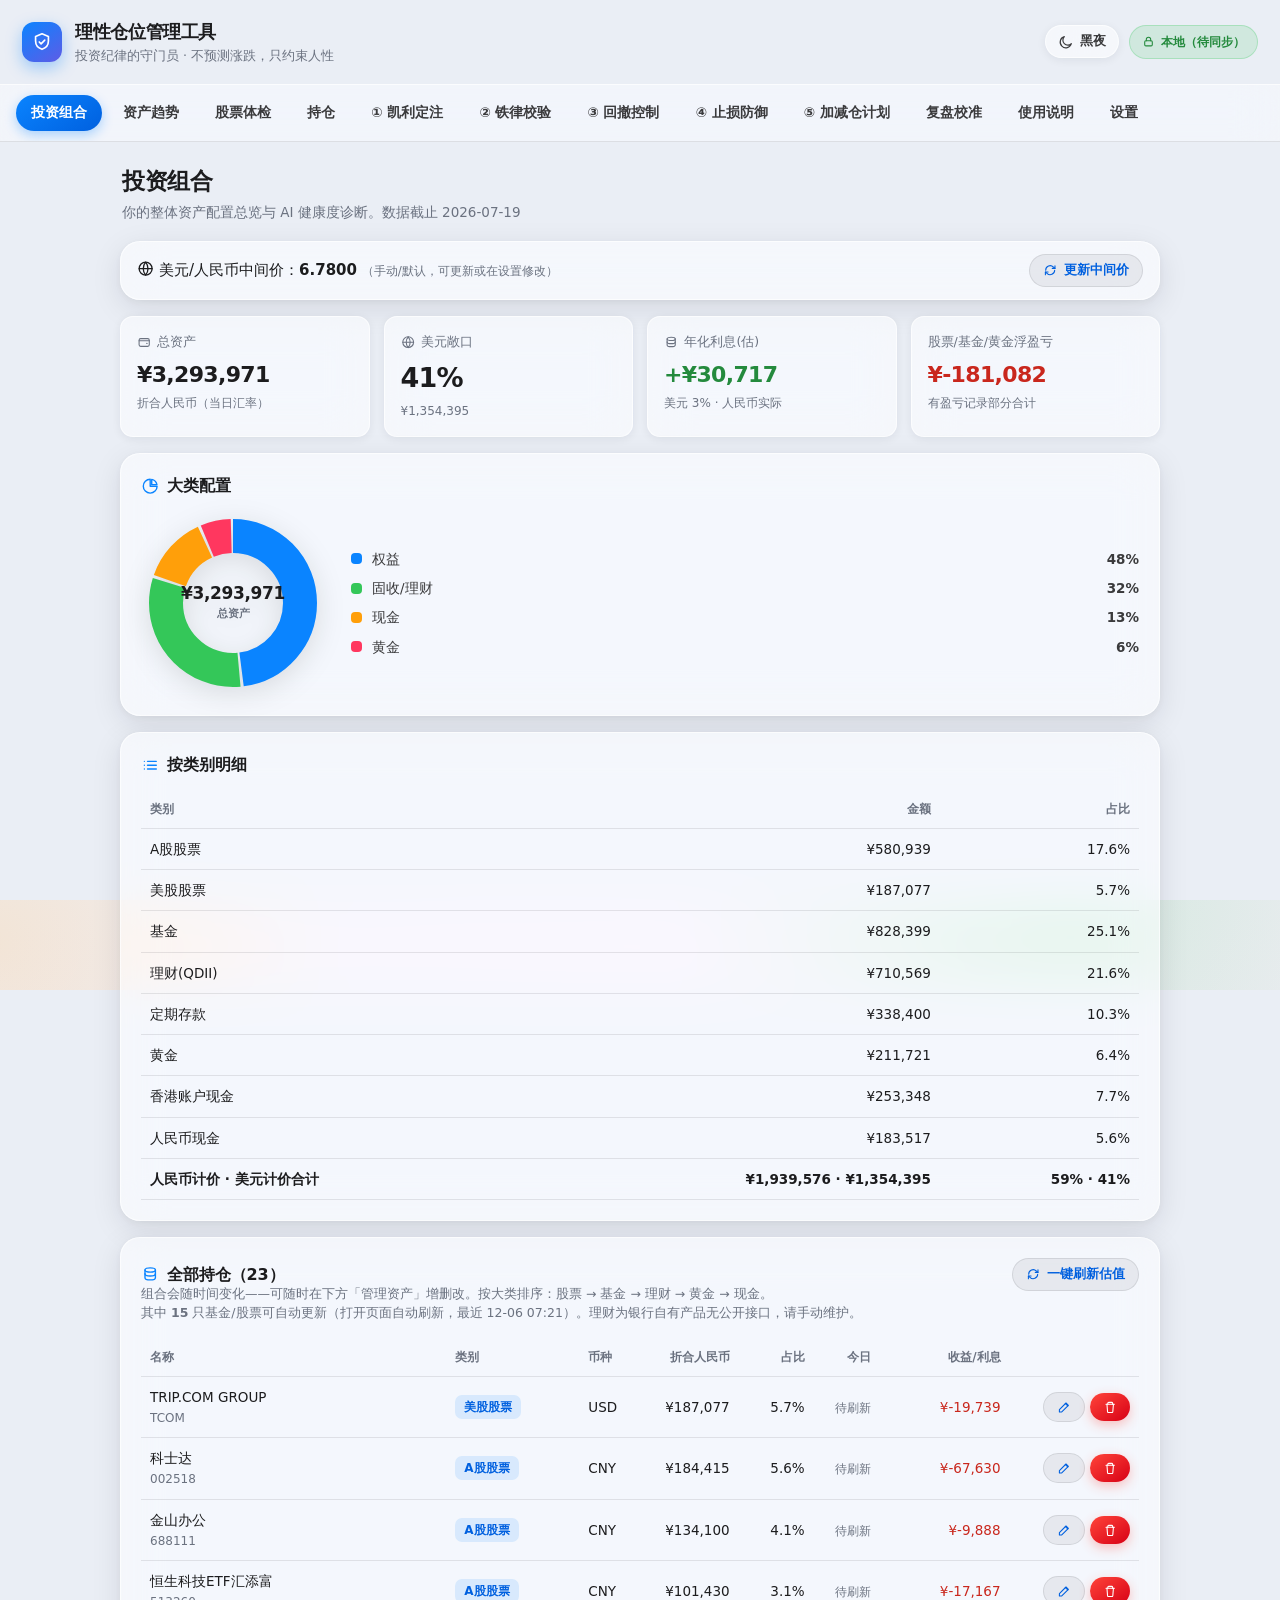
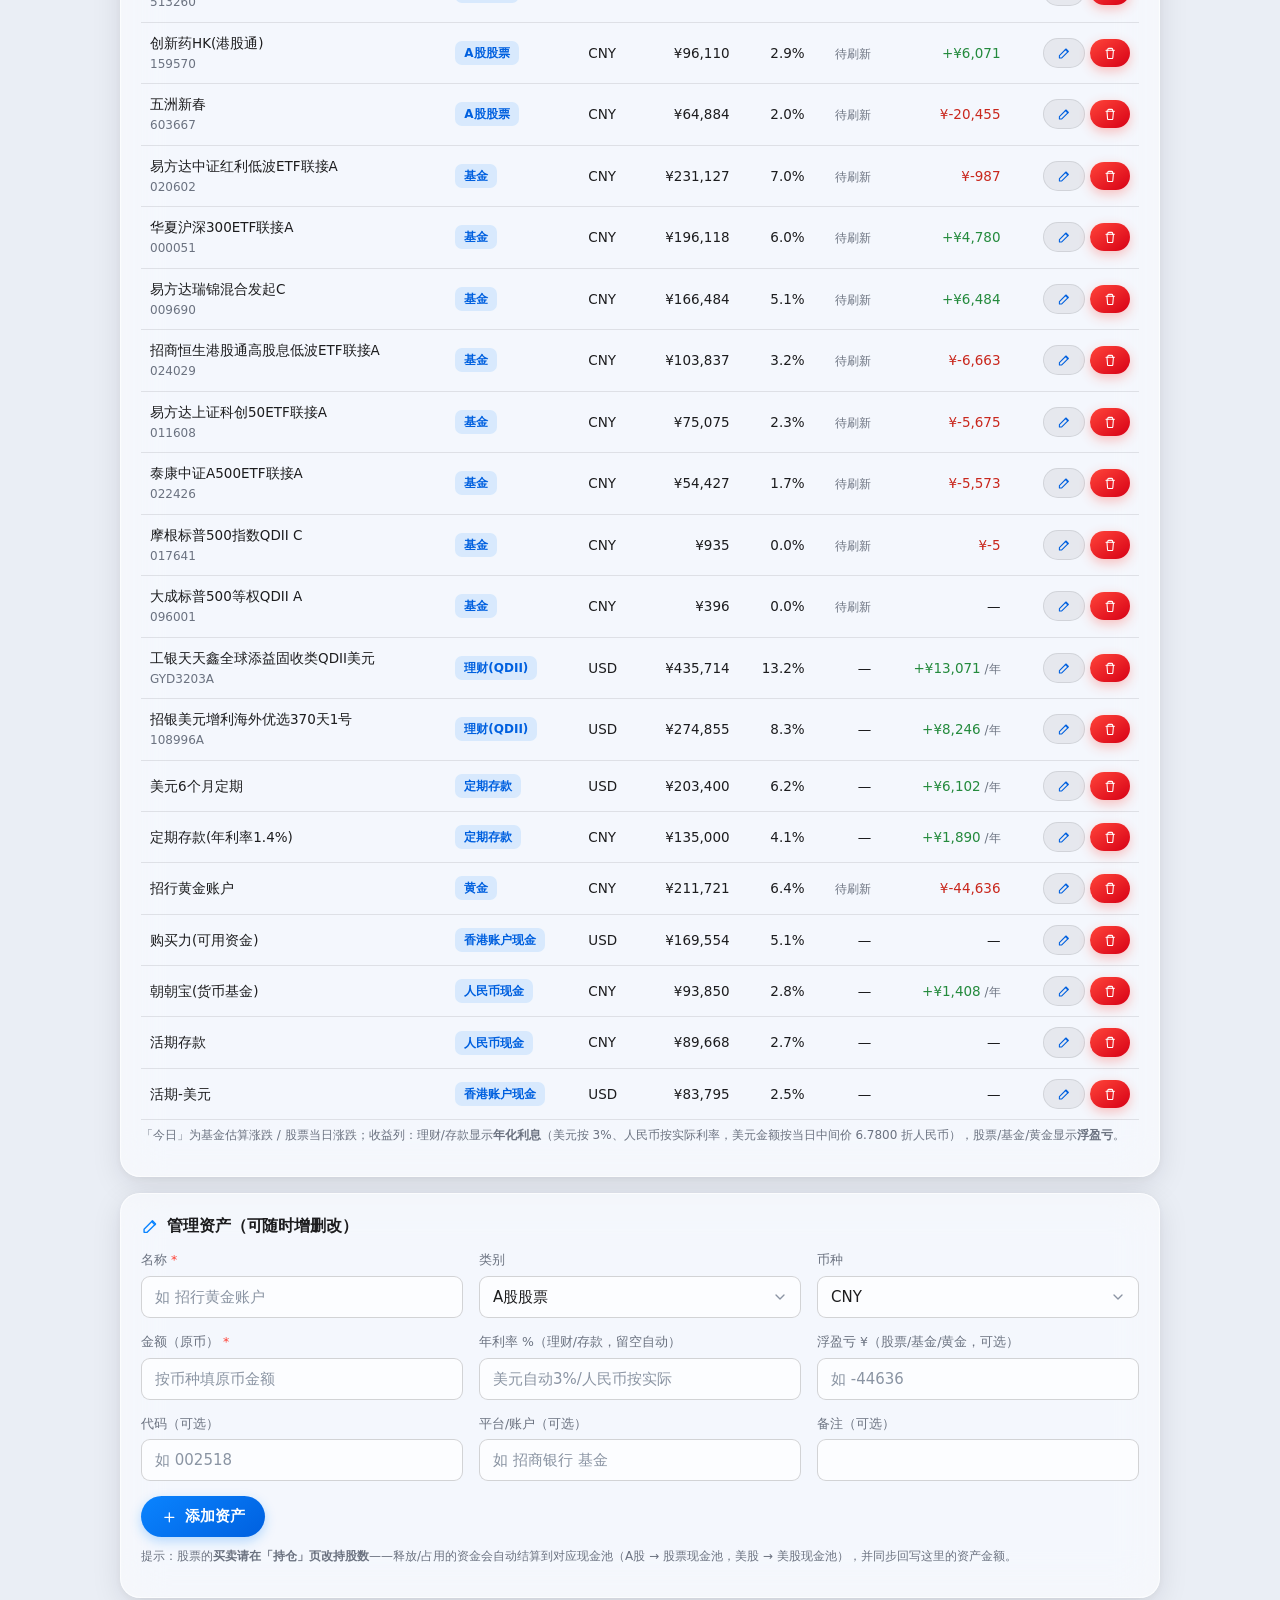
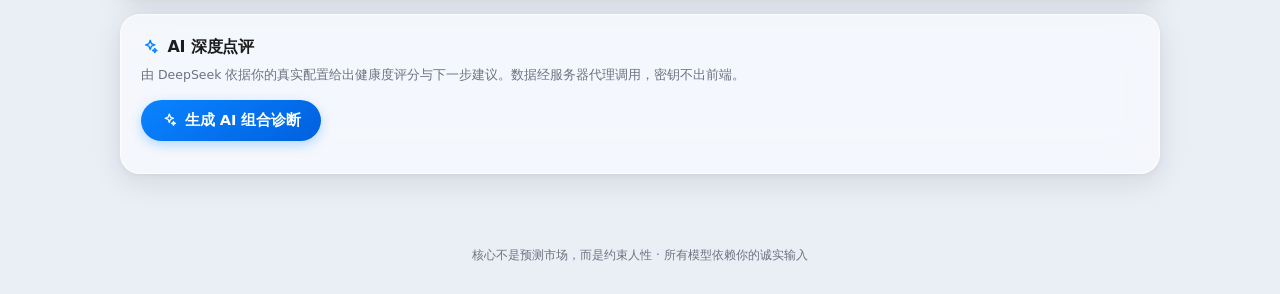
==== index.html @ b5ff21ad "算法体检修复：股票版凯利/相关性分散/分市场执行/复盘校准等 修复个人投资大脑的算法漏洞与不合理处，覆盖全部模块：  核心概念修正 - 凯利公式改用股票版 f=(p·u−q·d)/(u·d)，修正原二" ====
<!doctype html>
<html lang="zh-CN">
<head>
  <meta charset="utf-8" />
  <meta name="viewport" content="width=device-width, initial-scale=1" />
  <title>理性仓位管理工具</title>
  <script>
    // 尽早设置主题，避免刷新时白/黑闪烁
    (function () {
      try {
        var t = localStorage.getItem('rpm.theme');
        if (t !== 'light' && t !== 'dark') {
          t = (window.matchMedia && window.matchMedia('(prefers-color-scheme: dark)').matches) ? 'dark' : 'light';
        }
        document.documentElement.setAttribute('data-theme', t);
      } catch (e) { document.documentElement.setAttribute('data-theme', 'light'); }
    })();
  </script>
  <link rel="stylesheet" href="styles.css" />
</head>
<body>
  <header class="topbar">
    <div class="brand">
      <span class="logo" aria-hidden="true">
        <svg viewBox="0 0 24 24" fill="none" stroke="currentColor" stroke-width="1.8" stroke-linecap="round" stroke-linejoin="round">
          <path d="M12 3l7 3v5c0 4.4-3 7.7-7 9-4-1.3-7-4.6-7-9V6z"/><path d="M9 12l2 2 4-4"/>
        </svg>
      </span>
      <div>
        <h1>理性仓位管理工具</h1>
        <p class="tagline">投资纪律的守门员 · 不预测涨跌，只约束人性</p>
      </div>
    </div>
    <div class="topbar-actions">
      <button class="theme-toggle" id="theme-toggle" type="button" title="切换白天 / 黑夜模式" aria-label="切换主题"></button>
      <span class="storage-badge" title="全部数据保存在你自己的服务器（多设备同步、清缓存自动恢复）；本机浏览器保留一份离线缓存">
        <svg viewBox="0 0 24 24" width="13" height="13" fill="none" stroke="currentColor" stroke-width="2" stroke-linecap="round" stroke-linejoin="round" style="vertical-align:-2px">
          <rect x="5" y="10.5" width="14" height="9.5" rx="2.2"/><path d="M8 10.5V8a4 4 0 0 1 8 0v2.5"/>
        </svg>
        <span id="storage-badge-text">云端同步</span>
      </span>
    </div>
  </header>

  <nav class="tabs" id="tabs">
    <button class="tab active" data-view="portfolio">投资组合</button>
    <button class="tab" data-view="trends">资产趋势</button>
    <button class="tab" data-view="dashboard">股票体检</button>
    <button class="tab" data-view="positions">持仓</button>
    <button class="tab" data-view="kelly">① 凯利定注</button>
    <button class="tab" data-view="rules">② 铁律校验</button>
    <button class="tab" data-view="drawdown">③ 回撤控制</button>
    <button class="tab" data-view="stoploss">④ 止损防御</button>
    <button class="tab" data-view="planner">⑤ 加减仓计划</button>
    <button class="tab" data-view="calibration">复盘校准</button>
    <button class="tab" data-view="help">使用说明</button>
    <button class="tab" data-view="settings">设置</button>
  </nav>

  <main id="app"></main>

  <footer class="footer">
    <span>核心不是预测市场，而是约束人性 · 所有模型依赖你的诚实输入</span>
  </footer>

  <!-- Blocking modal for iron-rule confirmations -->
  <div class="modal-overlay hidden" id="modal-overlay">
    <div class="modal" id="modal"></div>
  </div>

  <script src="app.js"></script>
</body>
</html>
---- styles.css ----
/* =========================================================================
   理性仓位管理工具 — Apple 毛玻璃 (Glassmorphism) 主题
   浅色玻璃质感 · SF 风格 · 移动端友好
   ========================================================================= */

:root, :root[data-theme="light"] {
  --accent: #0a84ff;
  --accent-ink: #0060df;
  --green: #34c759;
  --green-ink: #248a3d;
  --red: #ff3b30;
  --red-ink: #c9271d;
  --amber: #ff9f0a;
  --amber-ink: #b26b00;
  --ink: #1c1c1e;
  --ink-2: #3a3a3c;
  --muted: #6b7280;
  --muted-2: #8a94a3;
  --line: rgba(60, 60, 67, 0.12);
  --line-strong: rgba(60, 60, 67, 0.22);

  --glass: rgba(255, 255, 255, 0.55);
  --glass-2: rgba(255, 255, 255, 0.42);
  --glass-strong: rgba(255, 255, 255, 0.78);
  --blur: saturate(170%) blur(22px);

  /* 主题化表面（浅色） */
  --bg: #eaeef5;
  --bg-grad:
    radial-gradient(42vw 42vw at 12% 8%, rgba(10, 132, 255, 0.20), transparent 60%),
    radial-gradient(46vw 46vw at 92% 4%, rgba(175, 82, 222, 0.18), transparent 60%),
    radial-gradient(50vw 50vw at 78% 92%, rgba(52, 199, 89, 0.16), transparent 62%),
    radial-gradient(46vw 46vw at 8% 96%, rgba(255, 159, 10, 0.14), transparent 60%),
    linear-gradient(160deg, #f3f6fb 0%, #eef1f8 50%, #f4eef8 100%);
  --card-border: rgba(255, 255, 255, 0.65);
  --input-bg: rgba(255, 255, 255, 0.72);
  --input-bg-focus: #ffffff;
  --surface-soft: rgba(255, 255, 255, 0.55);
  --surface-hover: rgba(255, 255, 255, 0.5);
  --pie-hole: #f4f6fb;
  --chart-grid: rgba(60, 60, 67, 0.10);

  --radius: 20px;
  --radius-sm: 13px;
  --radius-xs: 9px;
  --shadow: 0 8px 30px rgba(17, 24, 39, 0.10), 0 2px 8px rgba(17, 24, 39, 0.05);
  --shadow-sm: 0 2px 10px rgba(17, 24, 39, 0.07);
  --font: -apple-system, BlinkMacSystemFont, "SF Pro Text", "SF Pro Display",
    "PingFang SC", "Helvetica Neue", "Microsoft YaHei", system-ui, sans-serif;
}

/* ---------- 黑夜模式 ---------- */
:root[data-theme="dark"] {
  --accent: #0a84ff;
  --accent-ink: #64b4ff;
  --green: #30d158;
  --green-ink: #5be07f;
  --red: #ff453a;
  --red-ink: #ff6b61;
  --amber: #ff9f0a;
  --amber-ink: #ffc061;
  --ink: #f2f2f7;
  --ink-2: #d0d2da;
  --muted: #9a9aa2;
  --muted-2: #7c7c86;
  --line: rgba(255, 255, 255, 0.10);
  --line-strong: rgba(255, 255, 255, 0.18);

  --glass: rgba(30, 32, 40, 0.62);
  --glass-2: rgba(24, 26, 33, 0.55);
  --glass-strong: rgba(34, 36, 45, 0.85);
  --blur: saturate(150%) blur(22px);

  --bg: #0a0c12;
  --bg-grad:
    radial-gradient(44vw 44vw at 12% 6%, rgba(10, 132, 255, 0.24), transparent 60%),
    radial-gradient(48vw 48vw at 92% 2%, rgba(120, 82, 222, 0.22), transparent 60%),
    radial-gradient(52vw 52vw at 80% 96%, rgba(20, 120, 80, 0.20), transparent 62%),
    radial-gradient(46vw 46vw at 6% 98%, rgba(180, 110, 20, 0.16), transparent 60%),
    linear-gradient(160deg, #0d1017 0%, #0b0d14 50%, #12101a 100%);
  --card-border: rgba(255, 255, 255, 0.09);
  --input-bg: rgba(255, 255, 255, 0.06);
  --input-bg-focus: rgba(255, 255, 255, 0.10);
  --surface-soft: rgba(255, 255, 255, 0.05);
  --surface-hover: rgba(255, 255, 255, 0.08);
  --pie-hole: #171922;
  --chart-grid: rgba(255, 255, 255, 0.09);

  --shadow: 0 10px 34px rgba(0, 0, 0, 0.5), 0 2px 10px rgba(0, 0, 0, 0.4);
  --shadow-sm: 0 2px 12px rgba(0, 0, 0, 0.4);
}

* { box-sizing: border-box; -webkit-tap-highlight-color: transparent; }

html, body { height: 100%; }
html { background: var(--bg); }

body {
  margin: 0;
  color: var(--ink);
  font-family: var(--font);
  font-size: 15px;
  line-height: 1.5;
  -webkit-font-smoothing: antialiased;
  text-rendering: optimizeLegibility;
  background: var(--bg);
  position: relative;
  overflow-x: hidden;
  transition: background-color 0.3s ease, color 0.3s ease;
}

/* 柔和渐变 + 模糊色斑背景，制造玻璃后的景深 */
body::before {
  content: "";
  position: fixed;
  inset: -20% -10% -10% -10%;
  z-index: -2;
  background: var(--bg-grad);
}

svg.icon { width: 1.15em; height: 1.15em; display: inline-block; vertical-align: -0.18em; flex: 0 0 auto; }

/* ---------- Topbar ---------- */
.topbar {
  display: flex;
  align-items: center;
  justify-content: space-between;
  padding: 18px 22px;
  gap: 14px;
}
.brand { display: flex; align-items: center; gap: 13px; min-width: 0; }
.brand > div { min-width: 0; }
.logo {
  width: 40px; height: 40px; border-radius: 12px; flex: 0 0 auto;
  display: grid; place-items: center;
  background: linear-gradient(145deg, #0a84ff, #5e5ce6);
  color: #fff; box-shadow: 0 6px 16px rgba(10, 132, 255, 0.35);
}
.logo svg { width: 22px; height: 22px; }
.topbar h1 { margin: 0; font-size: 18px; font-weight: 700; letter-spacing: -0.02em; }
.tagline { margin: 2px 0 0; font-size: 12.5px; color: var(--muted); }
.storage-badge {
  display: inline-flex; align-items: center; gap: 6px;
  font-size: 12px; font-weight: 600; color: var(--green-ink);
  background: rgba(52, 199, 89, 0.14);
  padding: 7px 12px; border-radius: 999px;
  border: 1px solid rgba(52, 199, 89, 0.25);
  white-space: nowrap; flex: 0 0 auto;
}
.storage-badge svg { flex: 0 0 auto; }

/* ---------- Tabs ---------- */
.tabs {
  position: sticky; top: 0; z-index: 30;
  display: flex; gap: 6px;
  padding: 10px 16px;
  overflow-x: auto;
  scrollbar-width: none;
  background: var(--glass-2);
  backdrop-filter: var(--blur);
  -webkit-backdrop-filter: var(--blur);
  border-top: 1px solid var(--card-border);
  border-bottom: 1px solid var(--line);
}
.tabs::-webkit-scrollbar { display: none; }
.tab {
  flex: 0 0 auto;
  display: inline-flex; align-items: center; gap: 7px;
  background: transparent; border: none;
  color: var(--ink-2); padding: 9px 15px;
  border-radius: 999px; cursor: pointer;
  font-size: 13.5px; font-weight: 600; white-space: nowrap;
  font-family: inherit;
  transition: background 0.18s, color 0.18s, transform 0.1s;
}
.tab:hover { background: var(--surface-hover); }
.tab:active { transform: scale(0.97); }
.tab.active {
  color: #fff;
  background: linear-gradient(145deg, #0a84ff, #0060df);
  box-shadow: 0 4px 12px rgba(10, 132, 255, 0.32);
}

/* ---------- Layout ---------- */
main { max-width: 1080px; margin: 0 auto; padding: 22px 20px 72px; }
/* 主区直接子元素统一留白：卡片与卡片、卡片与统计栅格之间不再粘连
   （与既有 margin-bottom 相遇时按折叠取大值，不会叠加变宽） */
main > * + * { margin-top: 16px; }
.view-head { margin-bottom: 18px; padding: 0 2px; }
.view-head h2 { margin: 0 0 4px; font-size: 23px; font-weight: 700; letter-spacing: -0.02em; }
.view-head p { margin: 0; color: var(--muted); font-size: 13.5px; }

.grid { display: grid; gap: 16px; }
.grid-2 { grid-template-columns: 1fr 1fr; }
.grid-3 { grid-template-columns: repeat(3, 1fr); }

.card {
  background: var(--glass);
  backdrop-filter: var(--blur);
  -webkit-backdrop-filter: var(--blur);
  border: 1px solid var(--card-border);
  border-radius: var(--radius);
  box-shadow: var(--shadow);
  padding: 20px;
}
.card h3 {
  margin: 0 0 13px; font-size: 16px; font-weight: 700; letter-spacing: -0.01em;
  display: flex; align-items: center; gap: 8px;
}
.card h3 svg { color: var(--accent); }
.card .hint { color: var(--muted); font-size: 12.5px; margin: -6px 0 15px; line-height: 1.5; }

/* ---------- Forms ---------- */
.field { margin-bottom: 15px; }
.field label { display: block; font-size: 12.5px; color: var(--muted); margin-bottom: 6px; font-weight: 500; }
.field label .req { color: var(--red); }
input, select, textarea {
  width: 100%; font-family: inherit; font-size: 15px; color: var(--ink);
  background: var(--input-bg);
  border: 1px solid var(--line-strong);
  padding: 11px 13px; border-radius: var(--radius-xs);
  transition: border-color 0.15s, box-shadow 0.15s, background 0.15s;
}
input::placeholder, textarea::placeholder { color: var(--muted-2); }
input:focus, select:focus, textarea:focus {
  outline: none; border-color: var(--accent);
  background: var(--input-bg-focus);
  box-shadow: 0 0 0 4px rgba(10, 132, 255, 0.18);
}
select { appearance: none; -webkit-appearance: none;
  background-image: url("data:image/svg+xml;utf8,<svg xmlns='http://www.w3.org/2000/svg' width='16' height='16' viewBox='0 0 24 24' fill='none' stroke='%238a94a3' stroke-width='2' stroke-linecap='round' stroke-linejoin='round'><path d='M6 9l6 6 6-6'/></svg>");
  background-repeat: no-repeat; background-position: right 12px center; padding-right: 36px;
}
textarea { resize: vertical; min-height: 62px; }
.row { display: flex; gap: 12px; }
.row > * { flex: 1; }
.suffix-input { position: relative; }
.suffix-input span { position: absolute; right: 13px; top: 50%; transform: translateY(-50%); color: var(--muted); font-size: 13px; pointer-events: none; }

button.btn {
  display: inline-flex; align-items: center; gap: 7px; justify-content: center;
  background: linear-gradient(145deg, #0a84ff, #0060df);
  color: #fff; border: none; font-family: inherit;
  padding: 11px 20px; border-radius: 999px;
  font-size: 14.5px; font-weight: 600; cursor: pointer; white-space: nowrap;
  box-shadow: 0 4px 12px rgba(10, 132, 255, 0.28);
  transition: filter 0.15s, transform 0.1s;
}
button.btn:hover { filter: brightness(1.05); }
button.btn:active { transform: scale(0.98); }
button.btn.secondary {
  background: rgba(120, 120, 128, 0.12); color: var(--accent-ink);
  box-shadow: none; border: 1px solid var(--line);
}
button.btn.danger { background: linear-gradient(145deg, #ff453a, #d70015); box-shadow: 0 4px 12px rgba(255, 59, 48, 0.3); }
button.btn.small { padding: 7px 13px; font-size: 12.5px; }
button.btn:disabled { opacity: 0.5; cursor: not-allowed; }
button.btn .spin { animation: spin 0.9s linear infinite; }
@keyframes spin { to { transform: rotate(360deg); } }

.reason-list { display: flex; flex-direction: column; gap: 8px; }
.reason-row { display: flex; gap: 8px; align-items: center; }
.reason-row input { flex: 1; }
.reason-row button { flex: 0 0 auto; }

/* ---------- Result panels ---------- */
.result-box {
  margin-top: 15px; padding: 16px 18px; border-radius: var(--radius-sm);
  background: var(--surface-soft); border: 1px solid var(--line);
}
.metric-row { display: flex; justify-content: space-between; align-items: center; padding: 9px 0; border-bottom: 1px solid var(--line); gap: 12px; }
.metric-row:last-child { border-bottom: none; }
.metric-row .k { color: var(--muted); font-size: 13px; }
.metric-row .v { font-weight: 700; font-variant-numeric: tabular-nums; }

.kelly-tiers { display: grid; grid-template-columns: repeat(3, 1fr); gap: 11px; margin-top: 15px; }
.tier { text-align: center; padding: 15px 8px; border-radius: var(--radius-sm); background: var(--surface-soft); border: 1px solid var(--line); }
.tier.recommended { border-color: rgba(52,199,89,0.5); background: rgba(52, 199, 89, 0.12); }
.tier .label { font-size: 12.5px; color: var(--muted); }
.tier .val { font-size: 27px; font-weight: 800; margin: 4px 0; font-variant-numeric: tabular-nums; letter-spacing: -0.02em; }
.tier.recommended .val { color: var(--green-ink); }
.tier .tag { font-size: 11px; color: var(--green-ink); font-weight: 600; }

.alert {
  margin-top: 12px; padding: 12px 14px; border-radius: var(--radius-sm);
  font-size: 13.5px; display: flex; gap: 10px; align-items: flex-start; line-height: 1.5;
}
.alert .icon { flex: 0 0 auto; margin-top: 1px; }
.alert .icon svg { width: 18px; height: 18px; }
.alert.red { background: rgba(255, 59, 48, 0.10); border: 1px solid rgba(255,59,48,0.25); color: var(--red-ink); }
.alert.amber { background: rgba(255, 159, 10, 0.12); border: 1px solid rgba(255,159,10,0.28); color: var(--amber-ink); }
.alert.green { background: rgba(52, 199, 89, 0.12); border: 1px solid rgba(52,199,89,0.28); color: var(--green-ink); }
.alert.blue { background: rgba(10, 132, 255, 0.10); border: 1px solid rgba(10,132,255,0.24); color: var(--accent-ink); }
.alert strong { font-weight: 700; }

.pill { display: inline-flex; align-items:center; gap:4px; padding: 3px 9px; border-radius: 999px; font-size: 11.5px; font-weight: 600; white-space: nowrap; }
.pill.green { background: rgba(52,199,89,0.16); color: var(--green-ink); }
.pill.red { background: rgba(255,59,48,0.14); color: var(--red-ink); }
.pill.amber { background: rgba(255,159,10,0.16); color: var(--amber-ink); }
.pill.gray { background: rgba(120,120,128,0.14); color: var(--muted); }

/* ---------- Tables ---------- */
table { width: 100%; border-collapse: collapse; font-size: 13.5px; }
th, td { text-align: left; padding: 10px 9px; border-bottom: 1px solid var(--line); }
th { color: var(--muted); font-weight: 600; font-size: 12px; }
td.num, th.num { text-align: right; font-variant-numeric: tabular-nums; white-space: nowrap; }
tr.total-row td { font-weight: 700; border-top: 1.5px solid var(--line-strong); }
tr.total-row td.num { white-space: normal; }   /* 合计行可在 token 间换行，不撑宽表格 */
.nowrap { white-space: nowrap; }
.table-scroll { overflow-x: auto; -webkit-overflow-scrolling: touch; }

/* ---------- Stats ---------- */
.stat-grid { display: grid; grid-template-columns: repeat(4, 1fr); gap: 14px; }
.stat {
  background: var(--glass); backdrop-filter: var(--blur); -webkit-backdrop-filter: var(--blur);
  border: 1px solid var(--card-border); border-radius: var(--radius-sm);
  box-shadow: var(--shadow-sm); padding: 16px;
}
.stat .label { font-size: 12.5px; color: var(--muted); display:flex; align-items:center; gap:6px; }
.stat .value { font-size: 27px; font-weight: 800; margin-top: 7px; font-variant-numeric: tabular-nums; letter-spacing: -0.03em; }
.stat .sub { font-size: 12px; color: var(--muted); margin-top: 3px; }

/* pie / legend */
.pie-wrap { display: flex; gap: 26px; align-items: center; flex-wrap: wrap; }
.donut { flex: 0 0 auto; filter: drop-shadow(0 6px 14px rgba(0,0,0,0.12)); }
.donut circle { transition: stroke-dasharray 0.5s ease; }
.pie-center-v { fill: var(--ink); font-size: 17px; font-weight: 800; font-variant-numeric: tabular-nums; letter-spacing: -0.02em; }
.pie-center-k { fill: var(--muted); font-size: 11px; font-weight: 600; }
.legend { display: flex; flex-direction: column; gap: 9px; font-size: 13.5px; min-width: 190px; flex: 1; }
.legend-item { display: flex; align-items: center; gap: 10px; }
.legend-dot { width: 11px; height: 11px; border-radius: 4px; flex: 0 0 auto; }
.legend-name { flex: 1; color: var(--ink-2); }
.legend-val { font-weight: 700; font-variant-numeric: tabular-nums; }

/* 主题切换按钮 */
.theme-toggle {
  display: inline-flex; align-items: center; gap: 6px;
  font-family: inherit; font-size: 12.5px; font-weight: 600; color: var(--ink-2);
  background: var(--glass); border: 1px solid var(--card-border);
  padding: 7px 12px; border-radius: 999px; cursor: pointer;
  box-shadow: var(--shadow-sm);
  backdrop-filter: var(--blur); -webkit-backdrop-filter: var(--blur);
  transition: transform 0.1s, background 0.2s, color 0.2s;
  white-space: nowrap; flex: 0 0 auto;
}
.theme-toggle svg { flex: 0 0 auto; }
.theme-toggle:hover { background: var(--surface-hover); }
.theme-toggle:active { transform: scale(0.96); }
.theme-toggle svg.icon { width: 16px; height: 16px; }
.topbar-actions { display: flex; align-items: center; gap: 10px; }

/* 分段控件（资产趋势粒度切换） */
.card-head-row { display: flex; align-items: center; justify-content: space-between; gap: 12px; flex-wrap: wrap; }
.seg { display: inline-flex; flex: 0 0 auto; background: var(--surface-soft); border: 1px solid var(--line); border-radius: 999px; padding: 3px; gap: 2px; max-width: 100%; overflow-x: auto; scrollbar-width: none; }
.seg::-webkit-scrollbar { display: none; }
.seg-btn {
  border: none; background: transparent; font-family: inherit; cursor: pointer;
  color: var(--muted); font-size: 12.5px; font-weight: 600; padding: 6px 13px; border-radius: 999px;
  white-space: nowrap; flex: 0 0 auto;
  transition: background 0.18s, color 0.18s;
}
.seg-btn:hover { color: var(--ink-2); }
.seg-btn.active { background: linear-gradient(145deg, #0a84ff, #0060df); color: #fff; box-shadow: 0 3px 9px rgba(10,132,255,0.3); }

/* 复选行（铁律校验 计划内分批 等） */
.check-row { display: flex; align-items: flex-start; gap: 9px; font-size: 13px; color: var(--ink-2); margin: 2px 0 14px; line-height: 1.5; cursor: pointer; }
.check-row input[type="checkbox"] { width: 17px; height: 17px; flex: 0 0 auto; margin-top: 1px; accent-color: var(--accent); }

/* 云端同步状态 */
.cloud-status { display: inline-flex; align-items: center; gap: 8px; font-size: 12.5px; color: var(--muted); background: var(--surface-soft); border: 1px solid var(--line); padding: 6px 12px; border-radius: 999px; }
.cloud-dot { width: 8px; height: 8px; border-radius: 999px; flex: 0 0 auto; box-shadow: 0 0 0 3px rgba(120,120,128,0.10); }

/* 折线图 */
.linechart { display: block; width: 100%; }
.linechart .chart-grid { stroke: var(--chart-grid); stroke-width: 1; }
.linechart .chart-dot { fill: var(--accent); stroke: var(--pie-hole); stroke-width: 1.5; }
.linechart .chart-xlab { fill: var(--muted); font-size: 11px; }

.progress { height: 12px; background: rgba(120,120,128,0.16); border-radius: 999px; overflow: hidden; }
.progress .fill { height: 100%; border-radius: 999px; transition: width 0.4s ease; }

.empty { text-align: center; padding: 42px 20px; color: var(--muted); }
.empty .big { display: inline-flex; margin-bottom: 12px; color: var(--muted-2); }
.empty .big svg { width: 40px; height: 40px; }

.tag-chip {
  display: inline-flex; align-items: center; gap: 4px;
  background: rgba(10, 132, 255, 0.12); color: var(--accent-ink);
  padding: 3px 9px; border-radius: 7px; font-size: 12px; font-weight: 600;
}

.section-divider { height: 1px; background: var(--line); margin: 20px 0; }
.mini-label { font-size: 11px; color: var(--muted); text-transform: uppercase; letter-spacing: 0.06em; margin-bottom: 9px; font-weight: 600; }
.inline-note { font-size: 12px; color: var(--muted); margin-top: 6px; line-height: 1.5; }
code.formula { background: rgba(10,132,255,0.10); padding: 2px 7px; border-radius: 6px; font-size: 12.5px; color: var(--accent-ink); font-family: "SF Mono", ui-monospace, Menlo, monospace; }

.footer { text-align: center; color: var(--muted); font-size: 12px; padding: 0 20px 30px; }

/* ---------- Usage guide ---------- */
.guide-section { margin-bottom: 16px; }
.guide-section h3 { font-size: 17px; }
.guide-block { margin-top: 12px; }
.guide-block .gl { font-size: 12px; font-weight: 700; color: var(--accent-ink); text-transform: uppercase; letter-spacing: 0.05em; margin-bottom: 5px; }
.guide-block p { margin: 0 0 8px; font-size: 14px; color: var(--ink-2); line-height: 1.6; }
.guide-block ul { margin: 6px 0; padding-left: 20px; }
.guide-block li { margin: 5px 0; font-size: 13.5px; color: var(--ink-2); line-height: 1.55; }

/* AI review output */
.ai-output { margin-top: 14px; white-space: pre-wrap; font-size: 14px; line-height: 1.65; color: var(--ink-2); }
.ai-output h4 { font-size: 15px; margin: 14px 0 6px; color: var(--ink); }

/* ---------- Modal ---------- */
.modal-overlay {
  position: fixed; inset: 0; z-index: 100; padding: 20px;
  display: flex; align-items: center; justify-content: center;
  background: rgba(28, 28, 30, 0.28);
  backdrop-filter: blur(6px); -webkit-backdrop-filter: blur(6px);
}
.modal-overlay.hidden { display: none; }
.modal {
  background: var(--glass-strong);
  backdrop-filter: var(--blur); -webkit-backdrop-filter: var(--blur);
  border: 1px solid var(--card-border);
  border-radius: var(--radius); max-width: 520px; width: 100%;
  box-shadow: 0 24px 60px rgba(17,24,39,0.3); overflow: hidden;
}
.modal-head { padding: 18px 22px 14px; display: flex; align-items: center; gap: 11px; border-bottom: 1px solid var(--line); }
.modal-head .mh-ic { width: 34px; height: 34px; border-radius: 10px; display: grid; place-items: center; background: rgba(255,59,48,0.14); color: var(--red); flex: 0 0 auto; }
.modal-head h3 { margin: 0; color: var(--red-ink); font-size: 17px; font-weight: 700; }
.modal-body { padding: 18px 22px; font-size: 14px; color: var(--ink-2); }
.modal-body ul { margin: 10px 0; padding-left: 20px; }
.modal-body li { margin: 6px 0; }
.modal-foot { padding: 14px 22px 18px; display: flex; gap: 10px; justify-content: flex-end; }

/* ---------- Responsive ---------- */
@media (max-width: 820px) {
  .grid-2, .grid-3 { grid-template-columns: 1fr; }
  .stat-grid { grid-template-columns: repeat(2, 1fr); }
  main { padding: 16px 13px 72px; }
  .view-head h2 { font-size: 20px; }
  .kelly-tiers { grid-template-columns: repeat(3, 1fr); gap: 7px; }
  .tier .val { font-size: 21px; }
  .topbar { padding: 14px 16px; }
  .tagline { display: none; }
  .row { flex-direction: column; gap: 10px; }
}
@media (max-width: 460px) {
  .stat-grid { grid-template-columns: 1fr 1fr; }
  .stat .value { font-size: 22px; }
  body { font-size: 14.5px; }
  /* 顶栏：品牌名不折行且过窄时省略，让主题/同步按钮内容始终完整 */
  .topbar { padding: 12px 14px; gap: 10px; }
  .topbar h1 { font-size: 16px; white-space: nowrap; overflow: hidden; text-overflow: ellipsis; }
  .brand { gap: 10px; }
  .logo { width: 34px; height: 34px; border-radius: 10px; }
  .logo svg { width: 19px; height: 19px; }
  .topbar-actions { gap: 8px; }
  .theme-toggle { padding: 6px 10px; font-size: 12px; }
  .storage-badge { padding: 6px 9px; font-size: 11.5px; }
  th, td { padding: 9px 7px; }
}
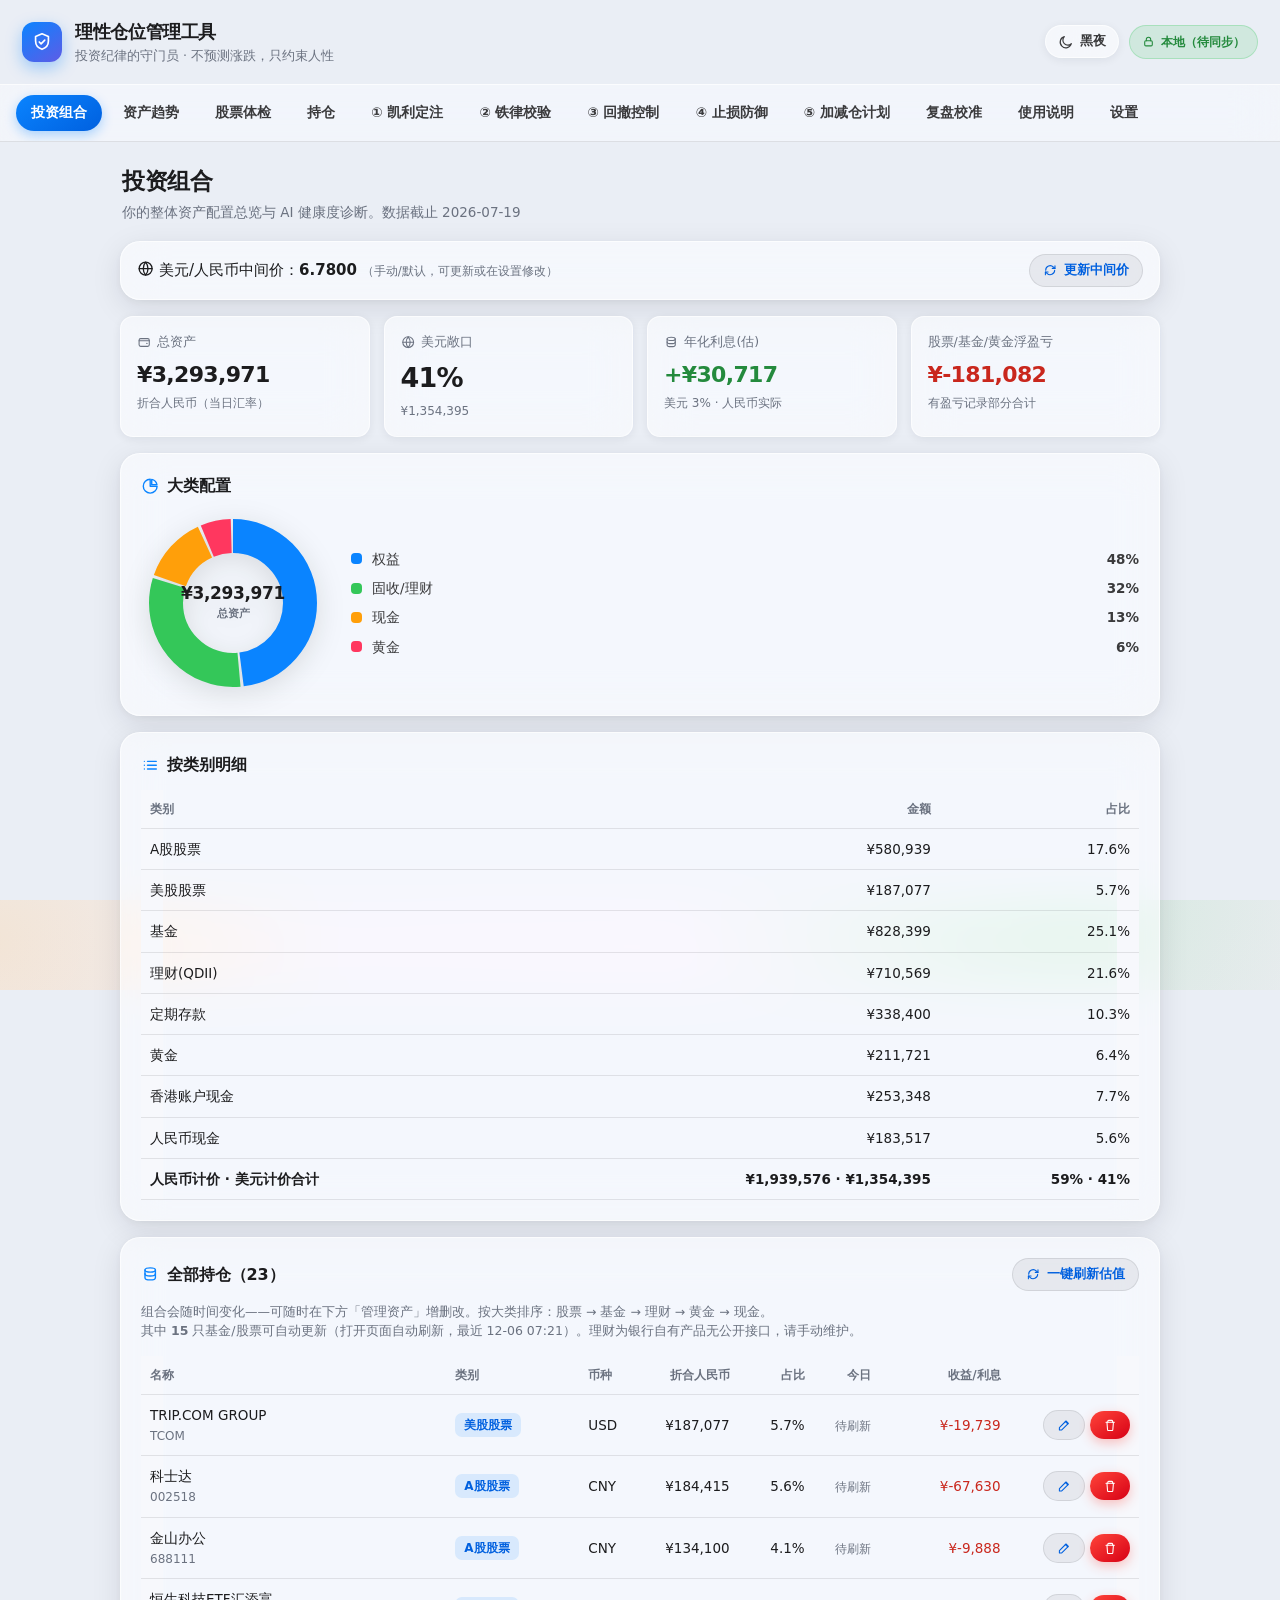
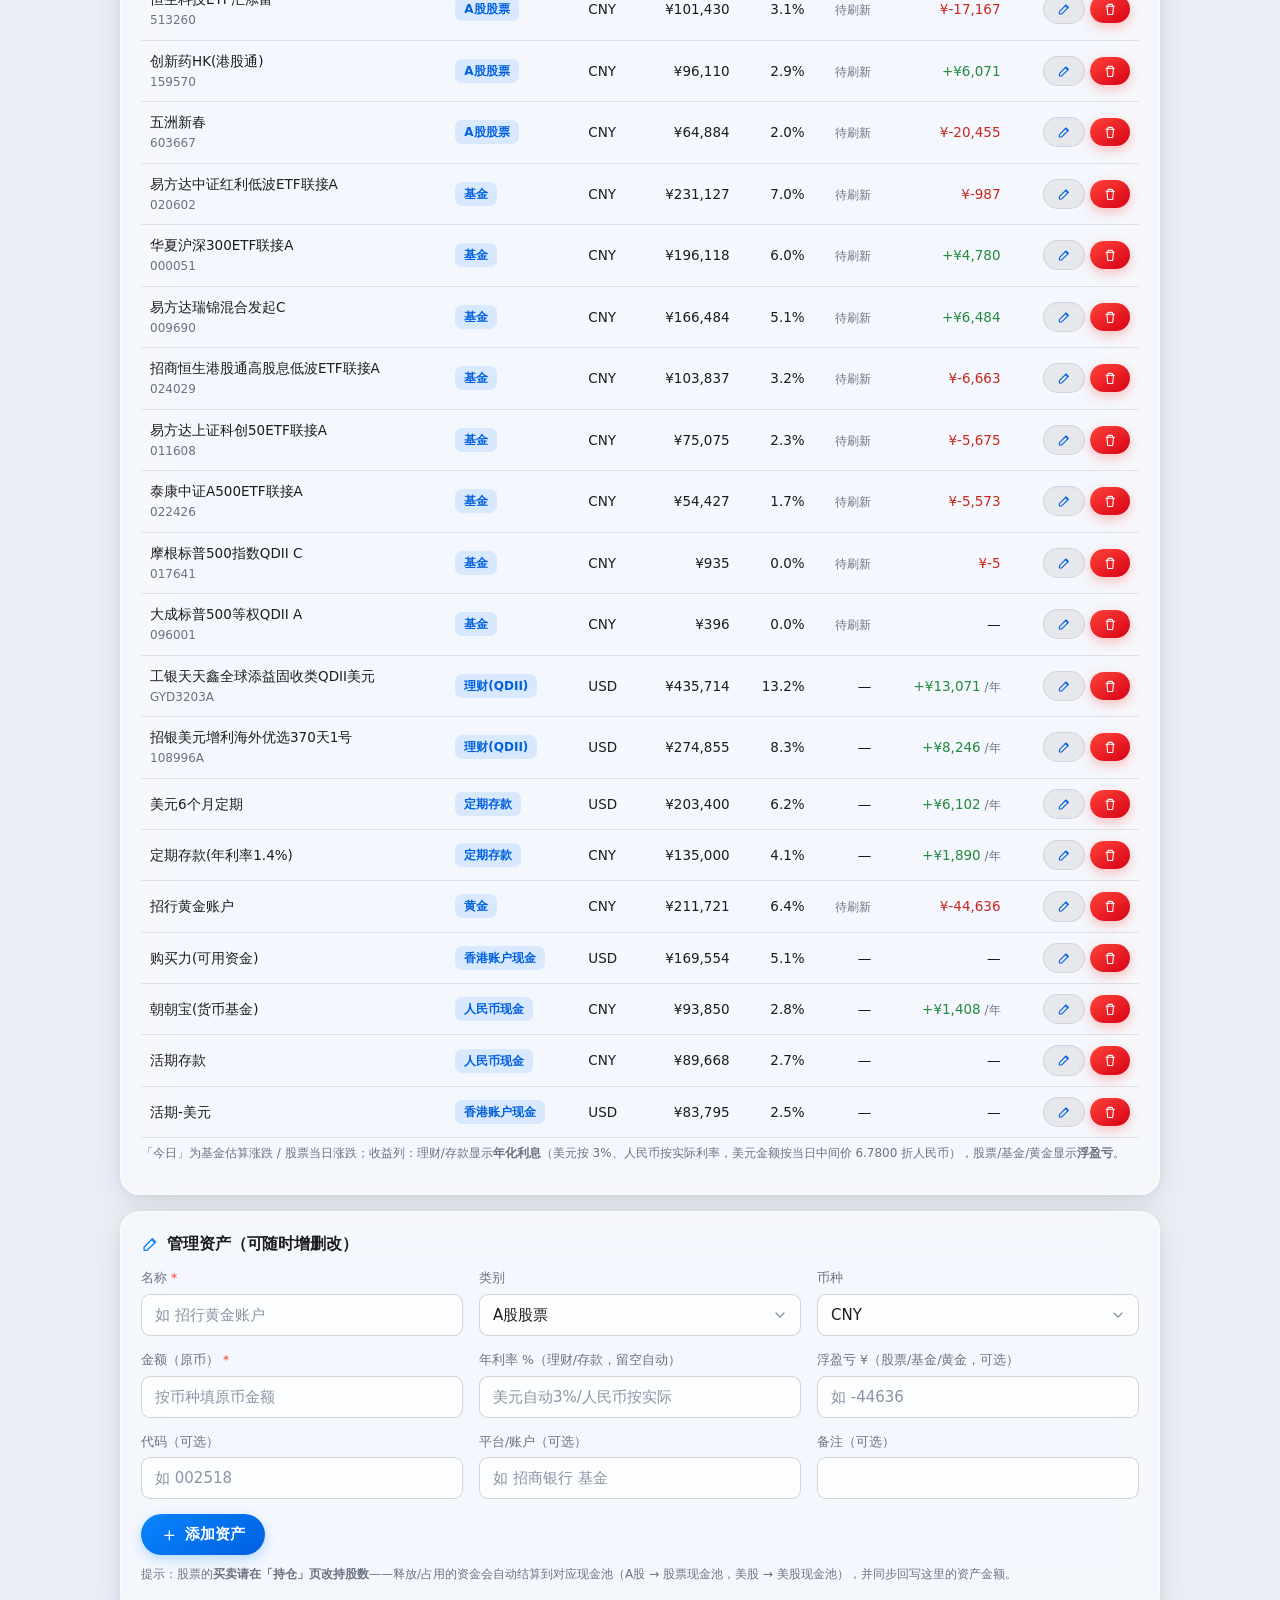
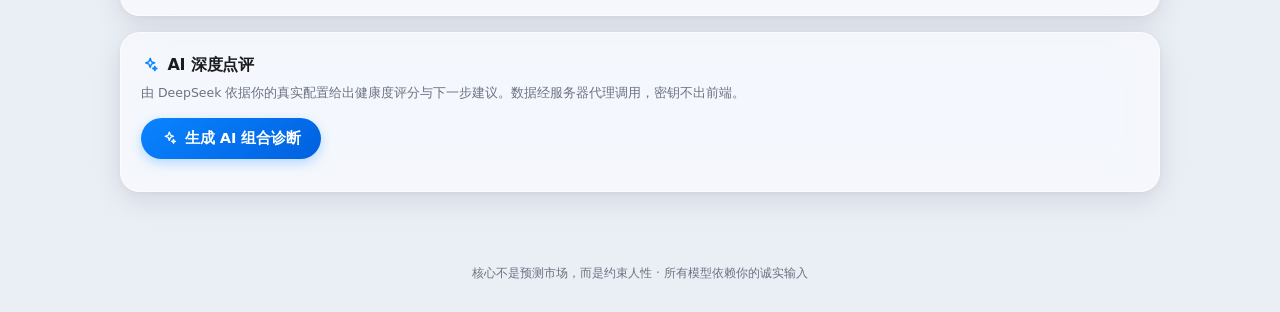
==== commit 6d3f7d8a: "新增版本自检与「新版本提示」：部署后旧页面弹提示点击刷新 - 根因：SPA 长期不关页 / iOS 恢复标签页都不会重新请求 html/css/js，   修复上线了用户端却还是旧渲染（如「全部持仓」" ====
--- a/index.html
+++ b/index.html
@@ -3,6 +3,8 @@
 <head>
   <meta charset="utf-8" />
   <meta name="viewport" content="width=device-width, initial-scale=1" />
+  <!-- 构建号：部署时由 GitHub Actions 替换为提交 SHA，用于「新版本提示」自检；本地开发保持 __BUILD__ 即跳过 -->
+  <meta name="build" content="__BUILD__" />
   <title>理性仓位管理工具</title>
   <script>
     // 尽早设置主题，避免刷新时白/黑闪烁
--- a/styles.css
+++ b/styles.css
@@ -4,6 +4,7 @@
    ========================================================================= */
 
 :root, :root[data-theme="light"] {
+  --card-solid: #f7f8fc;   /* 玻璃卡片的不透明近似色，滚动阴影封面用 */
   --accent: #0a84ff;
   --accent-ink: #0060df;
   --green: #34c759;
@@ -51,6 +52,7 @@
 
 /* ---------- 黑夜模式 ---------- */
 :root[data-theme="dark"] {
+  --card-solid: #171a21;
   --accent: #0a84ff;
   --accent-ink: #64b4ff;
   --green: #30d158;
@@ -307,7 +309,18 @@
 tr.total-row td { font-weight: 700; border-top: 1.5px solid var(--line-strong); }
 tr.total-row td.num { white-space: normal; }   /* 合计行可在 token 间换行，不撑宽表格 */
 .nowrap { white-space: nowrap; }
-.table-scroll { overflow-x: auto; -webkit-overflow-scrolling: touch; }
+.table-scroll { overflow-x: auto; -webkit-overflow-scrolling: touch;
+  /* 滚动阴影：哪侧还有内容哪侧显示渐影，给移动端"可以横滑"的视觉提示 */
+  background-image:
+    linear-gradient(to right, var(--card-solid), var(--card-solid)),
+    linear-gradient(to right, var(--card-solid), var(--card-solid)),
+    linear-gradient(to right, rgba(90, 90, 110, 0.30), rgba(90, 90, 110, 0)),
+    linear-gradient(to left, rgba(90, 90, 110, 0.30), rgba(90, 90, 110, 0));
+  background-position: left center, right center, left center, right center;
+  background-repeat: no-repeat;
+  background-size: 22px 100%, 22px 100%, 11px 100%, 11px 100%;
+  background-attachment: local, local, scroll, scroll;
+}
 
 /* ---------- Stats ---------- */
 .stat-grid { display: grid; grid-template-columns: repeat(4, 1fr); gap: 14px; }
@@ -351,6 +364,19 @@
 
 /* 分段控件（资产趋势粒度切换） */
 .card-head-row { display: flex; align-items: center; justify-content: space-between; gap: 12px; flex-wrap: wrap; }
+/* 头行（含按钮/控件，比纯标题高）后紧跟说明文字时，抵消 .hint 的上提负边距，
+   否则说明首行会被头行控件压住（如「全部持仓」的一键刷新估值按钮） */
+.card-head-row + .hint { margin-top: 12px; }
+
+/* 新版本提示（版本自检发现服务器有更新代码时弹出，点击刷新） */
+#update-toast {
+  position: fixed; left: 50%; bottom: 26px; transform: translateX(-50%); z-index: 60;
+  background: var(--accent); color: #fff; padding: 11px 22px; border-radius: 999px;
+  font-size: 14px; font-weight: 600; white-space: nowrap; cursor: pointer;
+  box-shadow: 0 8px 26px rgba(10, 132, 255, 0.42);
+  animation: toast-in .32s ease;
+}
+@keyframes toast-in { from { opacity: 0; transform: translate(-50%, 14px); } to { opacity: 1; transform: translate(-50%, 0); } }
 .seg { display: inline-flex; flex: 0 0 auto; background: var(--surface-soft); border: 1px solid var(--line); border-radius: 999px; padding: 3px; gap: 2px; max-width: 100%; overflow-x: auto; scrollbar-width: none; }
 .seg::-webkit-scrollbar { display: none; }
 .seg-btn {
@@ -387,6 +413,7 @@
   display: inline-flex; align-items: center; gap: 4px;
   background: rgba(10, 132, 255, 0.12); color: var(--accent-ink);
   padding: 3px 9px; border-radius: 7px; font-size: 12px; font-weight: 600;
+  white-space: nowrap;   /* 窄表格里不再竖排断行 */
 }
 
 .section-divider { height: 1px; background: var(--line); margin: 20px 0; }
@@ -443,6 +470,13 @@
   .topbar { padding: 14px 16px; }
   .tagline { display: none; }
   .row { flex-direction: column; gap: 10px; }
+  /* iOS Safari：输入框字号 <16px 聚焦时会自动放大页面，强制 16px 避免 */
+  input, select, textarea { font-size: 16px; }
+  /* 标签页/分段切换器：右缘渐隐，提示"后面还有内容，可以横滑" */
+  .tabs, .seg {
+    mask-image: linear-gradient(to right, #000 88%, rgba(0, 0, 0, 0.25));
+    -webkit-mask-image: linear-gradient(to right, #000 88%, rgba(0, 0, 0, 0.25));
+  }
 }
 @media (max-width: 460px) {
   .stat-grid { grid-template-columns: 1fr 1fr; }
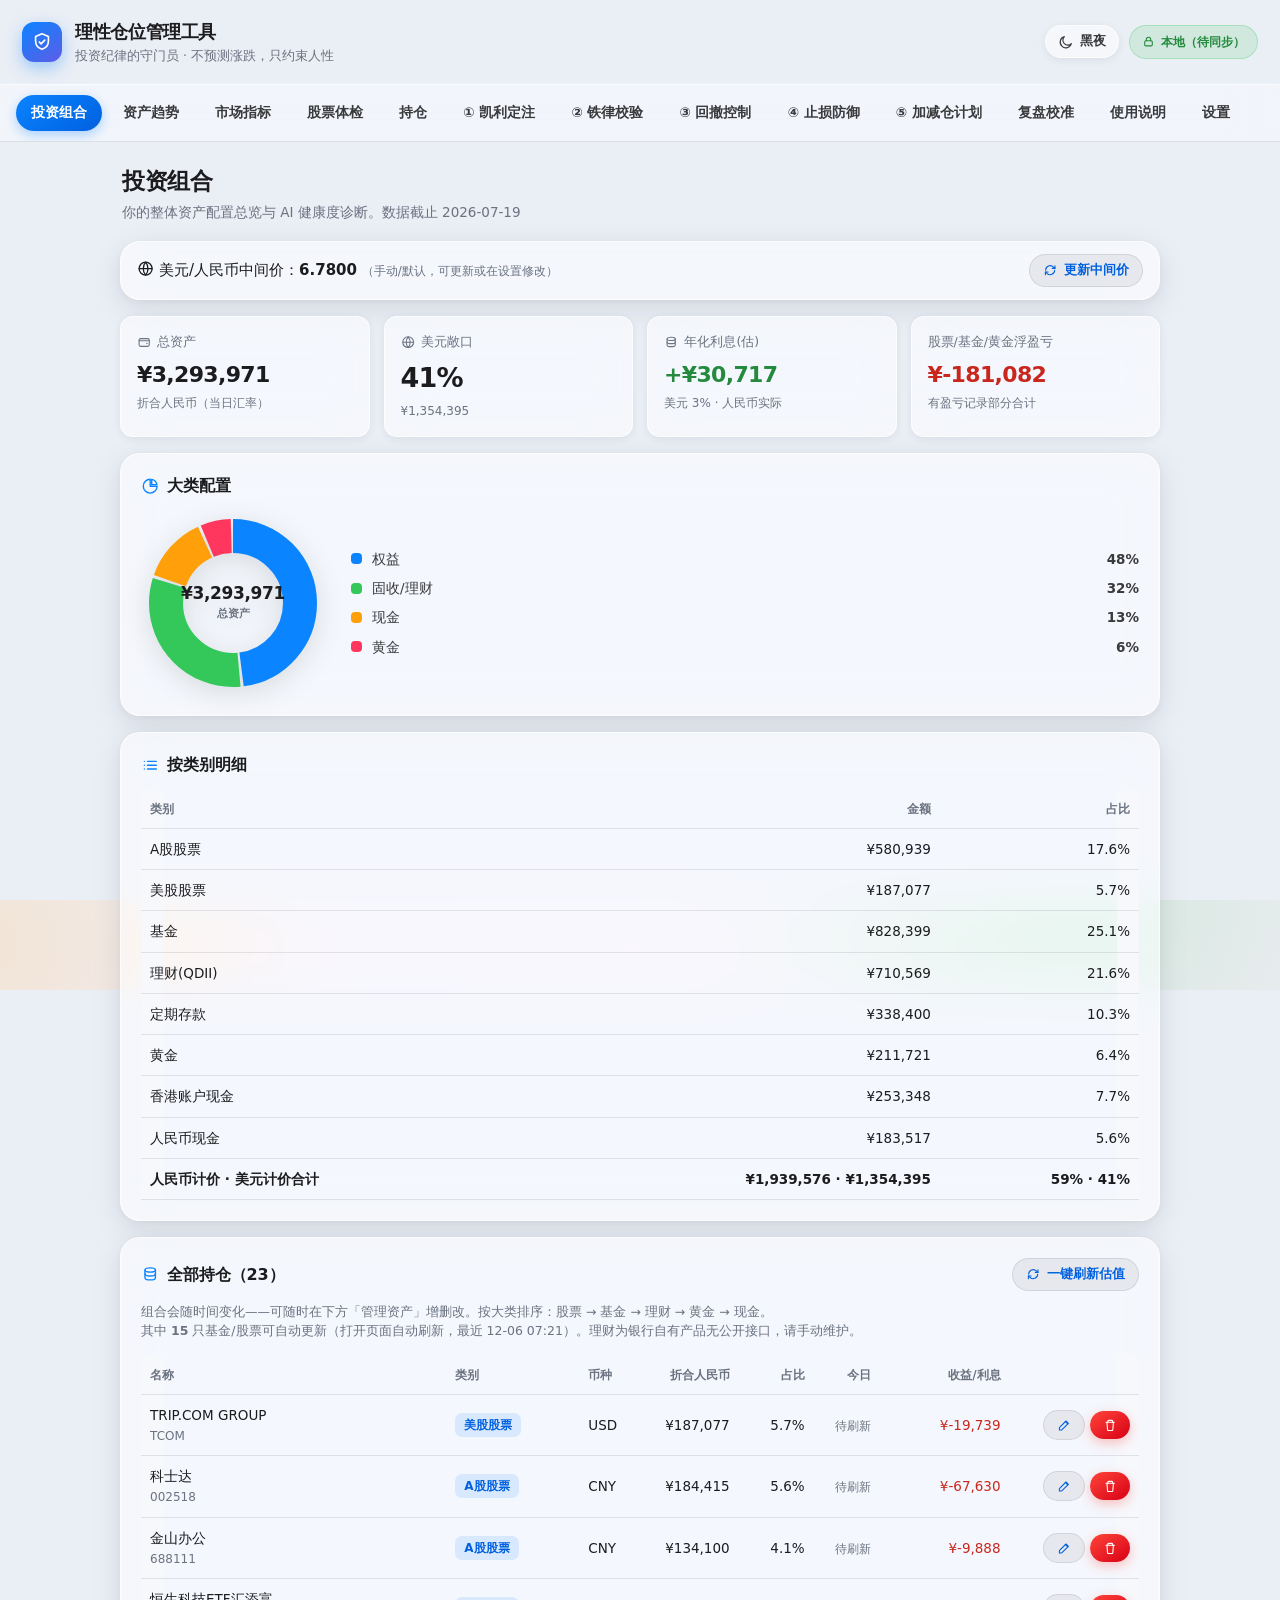
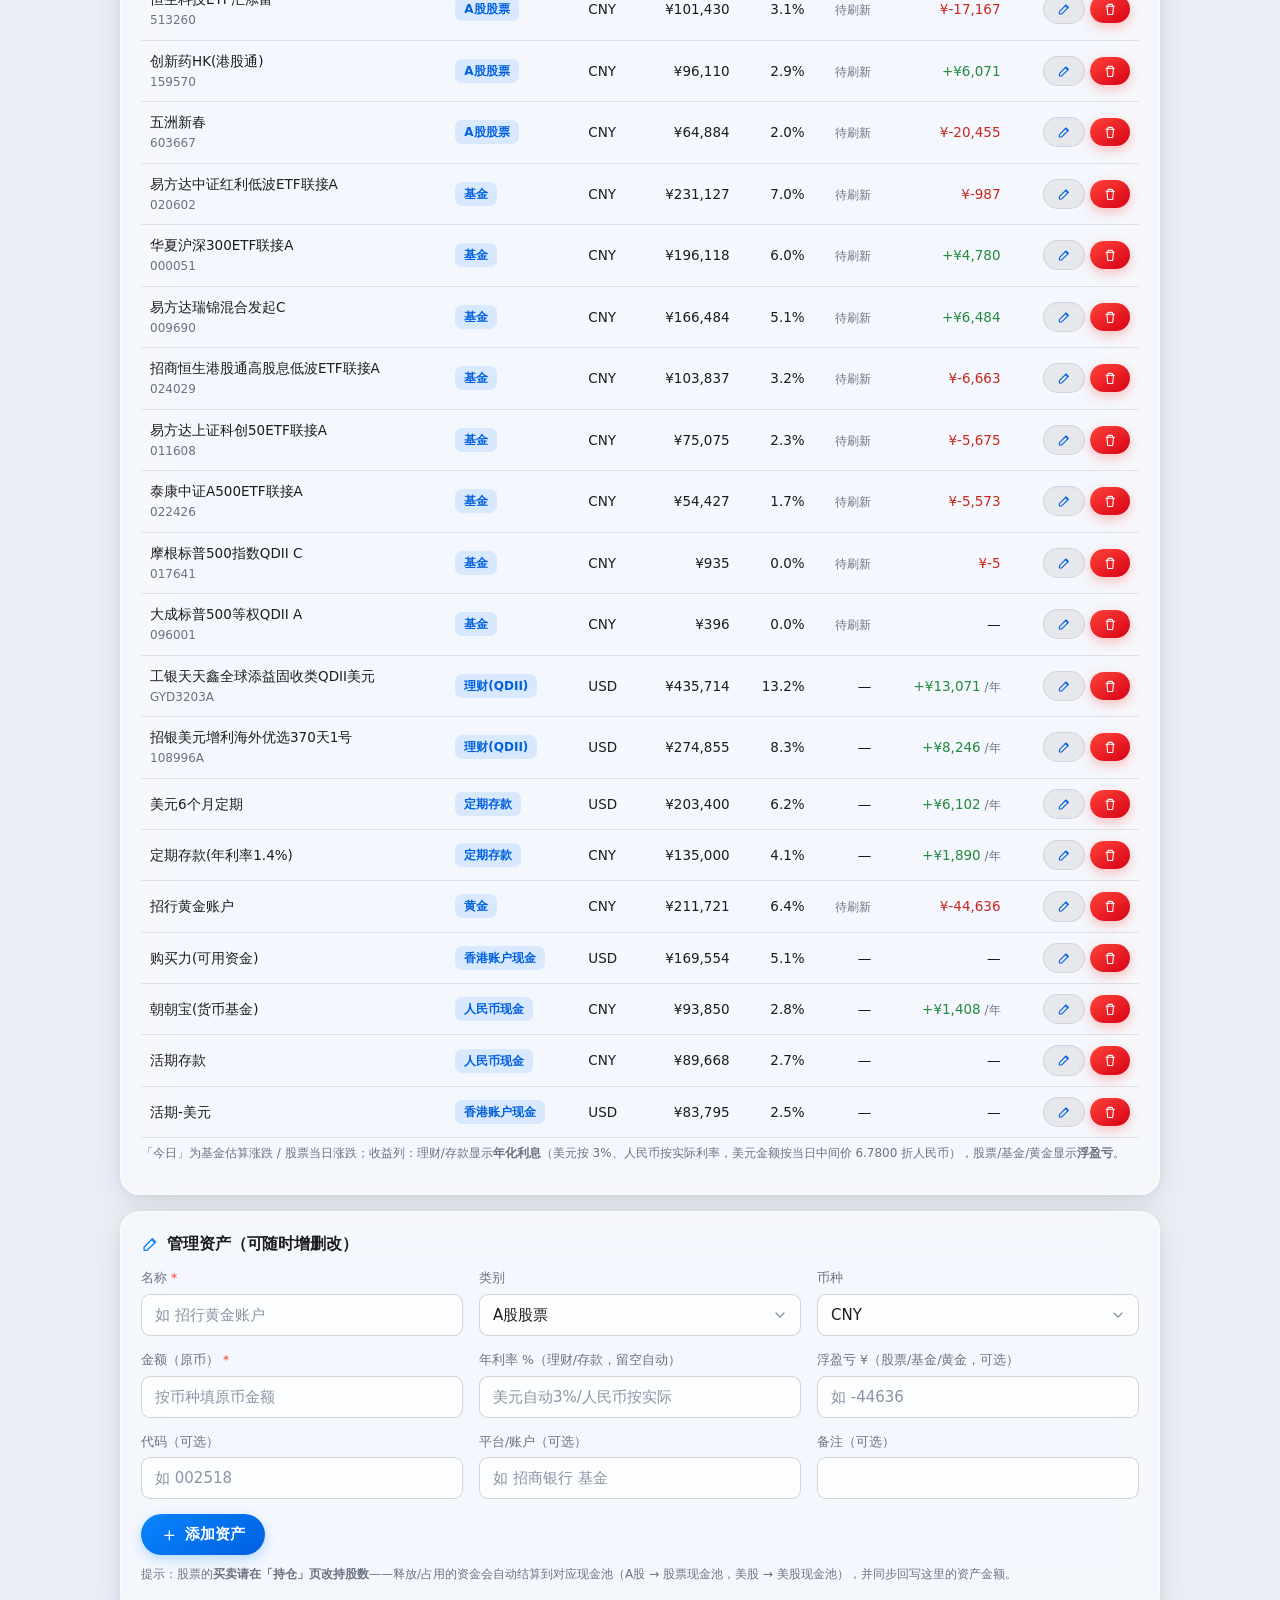
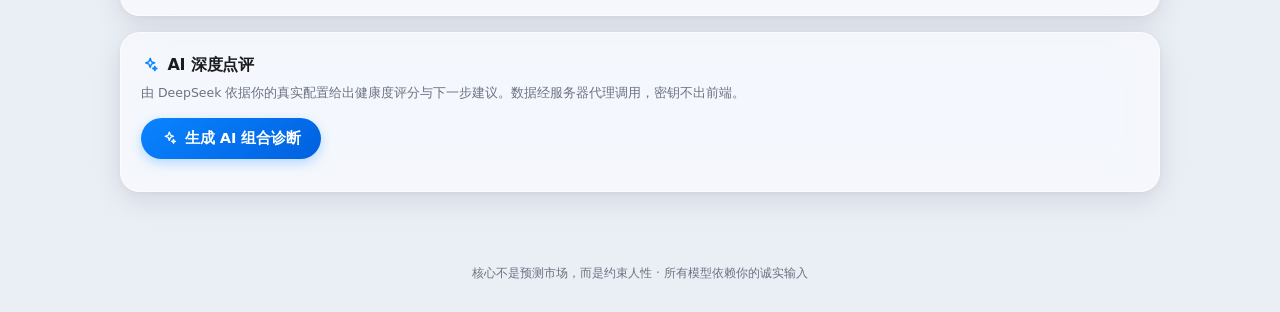
==== commit 834a2f5e: "新增「市场指标」看板：关键宏观变量集中随时参考 + 确定性信号解读 新增独立视图，集中放影响组合(人民币本位·A股+美股+黄金+美元资产)的关键变量： - 市场温度(自动)：上证/沪深300/创业板/" ====
--- a/index.html
+++ b/index.html
@@ -3,8 +3,6 @@
 <head>
   <meta charset="utf-8" />
   <meta name="viewport" content="width=device-width, initial-scale=1" />
-  <!-- 构建号：部署时由 GitHub Actions 替换为提交 SHA，用于「新版本提示」自检；本地开发保持 __BUILD__ 即跳过 -->
-  <meta name="build" content="__BUILD__" />
   <title>理性仓位管理工具</title>
   <script>
     // 尽早设置主题，避免刷新时白/黑闪烁
@@ -47,6 +45,7 @@
   <nav class="tabs" id="tabs">
     <button class="tab active" data-view="portfolio">投资组合</button>
     <button class="tab" data-view="trends">资产趋势</button>
+    <button class="tab" data-view="macro">市场指标</button>
     <button class="tab" data-view="dashboard">股票体检</button>
     <button class="tab" data-view="positions">持仓</button>
     <button class="tab" data-view="kelly">① 凯利定注</button>
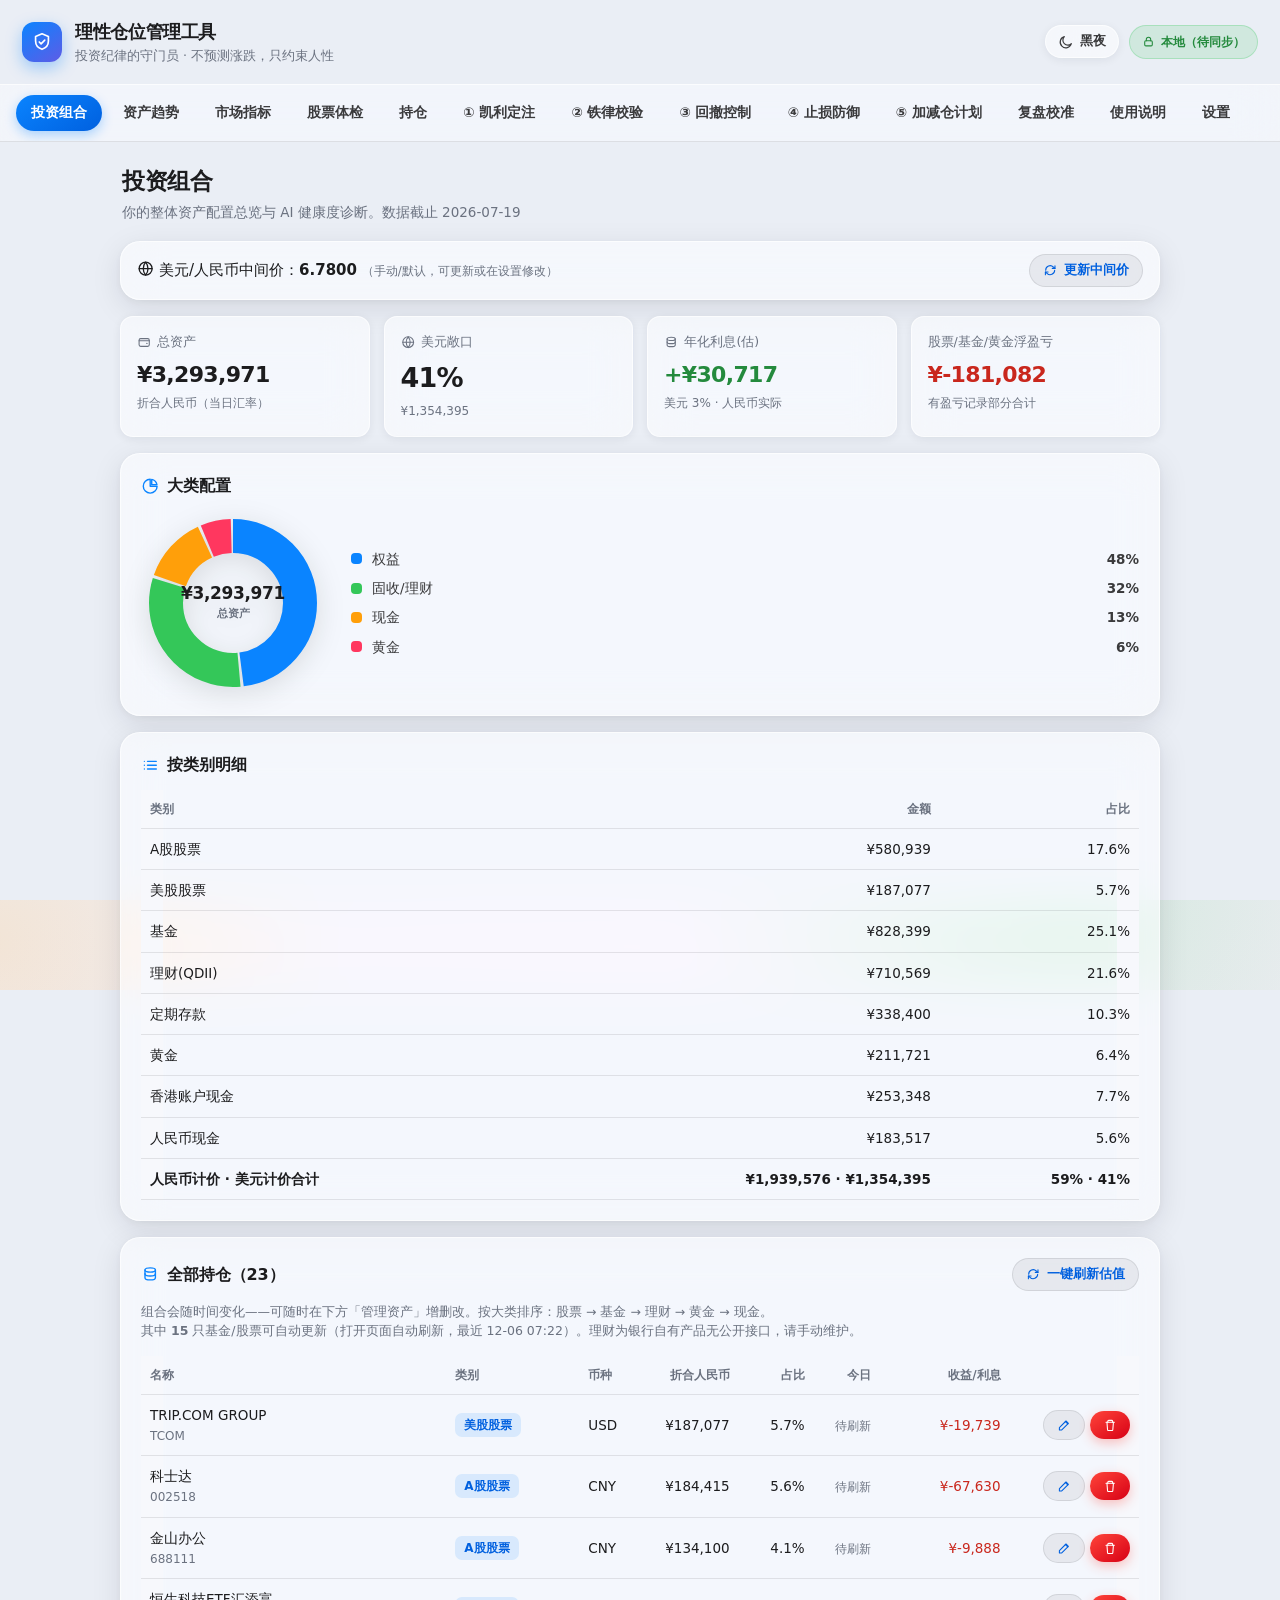
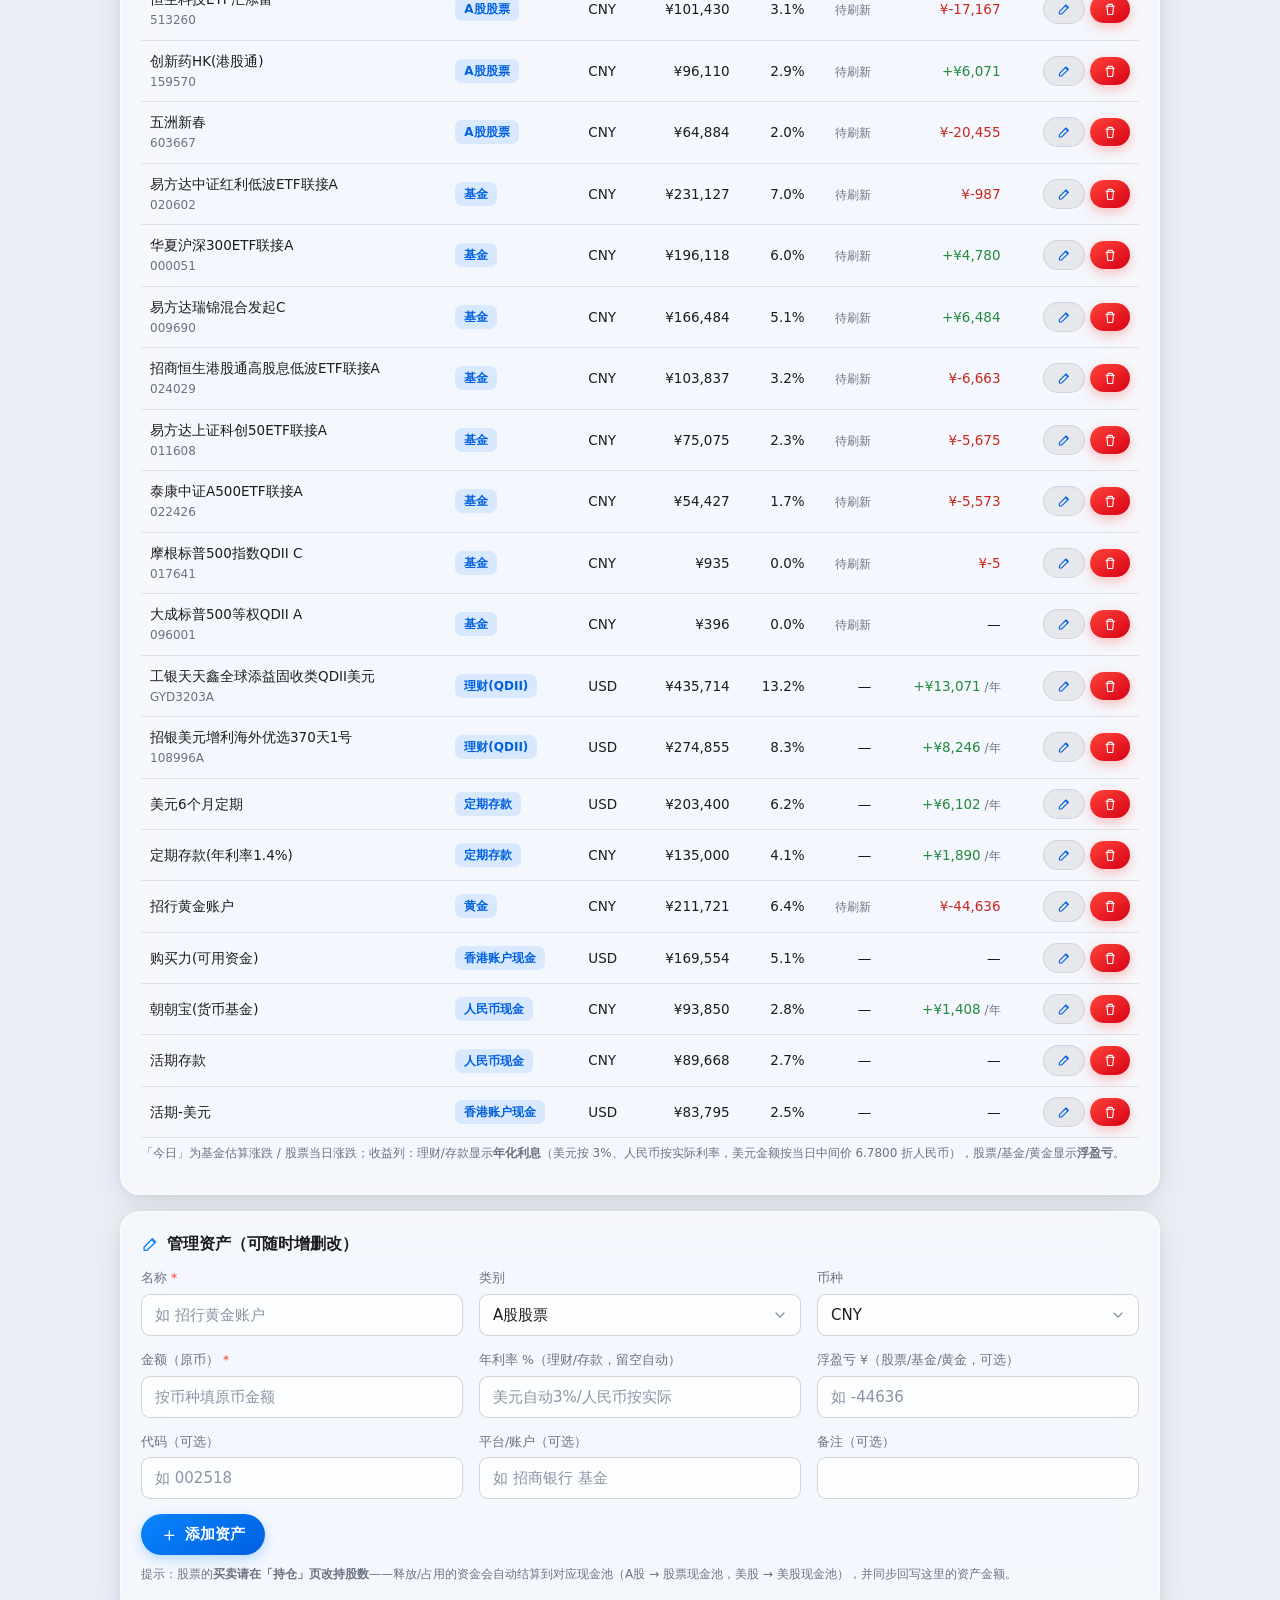
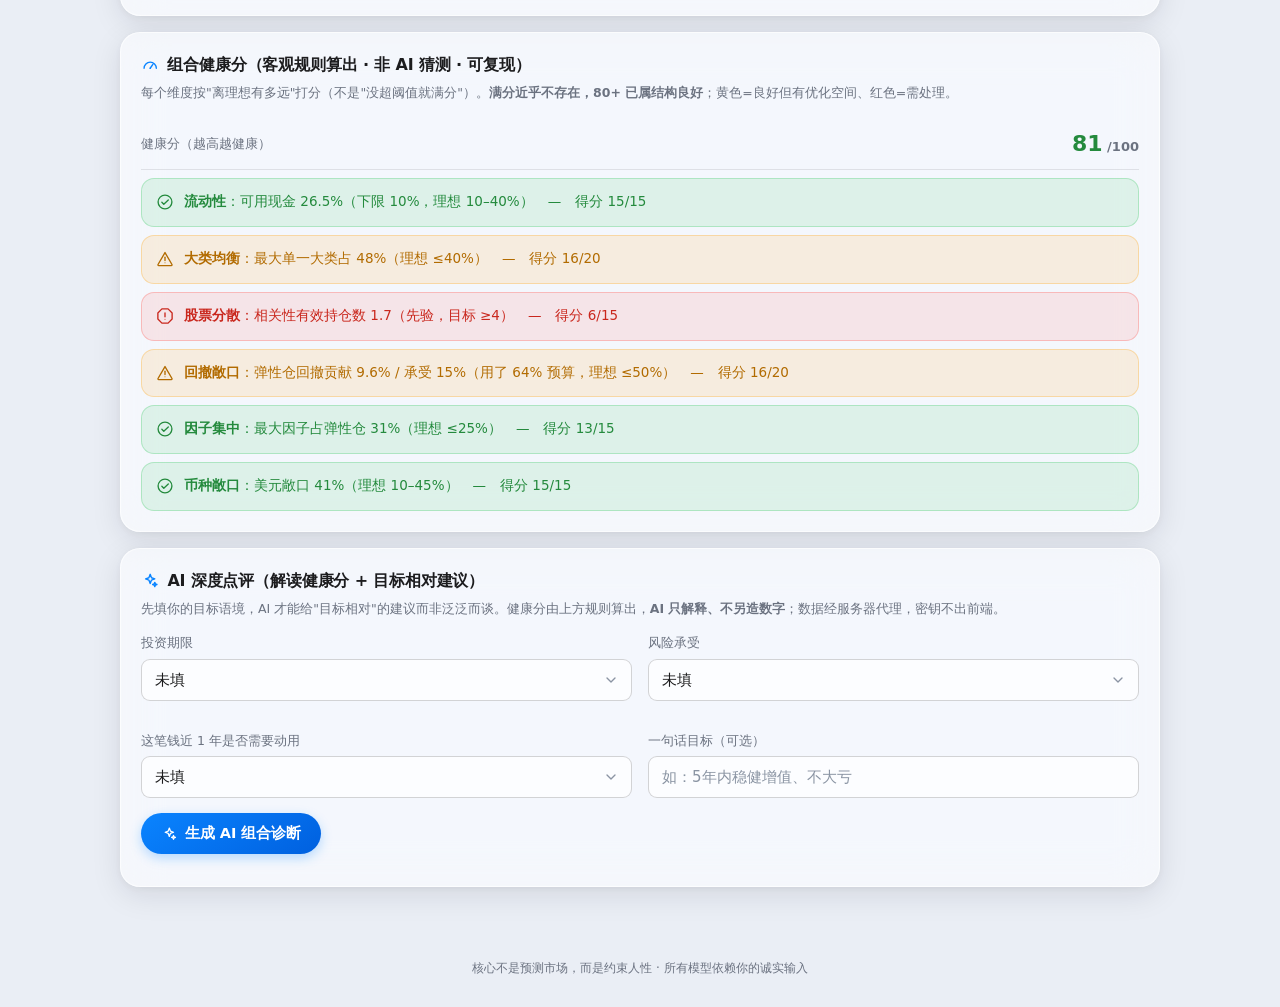
==== commit 4f402287: "给 app.js 加版本化 URL（?b=构建SHA），彻底解决浏览器用旧缓存 app.js 之前 <script src="app.js"> 无版本号，浏览器会一直用缓存的旧 app.js，导致相关" ====
--- a/index.html
+++ b/index.html
@@ -3,6 +3,8 @@
 <head>
   <meta charset="utf-8" />
   <meta name="viewport" content="width=device-width, initial-scale=1" />
+  <!-- 构建号：部署时由 GitHub Actions 替换为提交 SHA，用于「新版本提示」自检；本地开发保持 __BUILD__ 即跳过 -->
+  <meta name="build" content="__BUILD__" />
   <title>理性仓位管理工具</title>
   <script>
     // 尽早设置主题，避免刷新时白/黑闪烁
@@ -69,6 +71,7 @@
     <div class="modal" id="modal"></div>
   </div>
 
-  <script src="app.js"></script>
+  <!-- 版本化 URL：部署时 __BUILD__ 替换为提交 SHA，每次发布自动失效旧缓存，避免浏览器一直用旧 app.js -->
+  <script src="app.js?b=__BUILD__"></script>
 </body>
 </html>
--- a/styles.css
+++ b/styles.css
@@ -322,6 +322,18 @@
   background-attachment: local, local, scroll, scroll;
 }
 
+/* 窄屏把信息密集的长文本表格转成逐行卡片（市场指标的手动指标表/自动拉取诊断表）：
+   否则说明列被挤成一两个字一行，行高爆炸、没法读 */
+@media (max-width: 820px) {
+  table.stack-mobile, table.stack-mobile tbody, table.stack-mobile tr, table.stack-mobile td { display: block; width: 100%; }
+  table.stack-mobile thead { display: none; }
+  table.stack-mobile tr { padding: 13px 0; border-bottom: 1px solid var(--line); }
+  table.stack-mobile tr:last-child { border-bottom: none; }
+  table.stack-mobile td { border-bottom: none; padding: 3px 0; text-align: left !important; white-space: normal !important; }
+  table.stack-mobile td:first-child { font-size: 14.5px; }
+  table.stack-mobile input[data-mk] { width: 100%; max-width: none; margin: 7px 0 3px; }
+}
+
 /* ---------- Stats ---------- */
 .stat-grid { display: grid; grid-template-columns: repeat(4, 1fr); gap: 14px; }
 .stat {
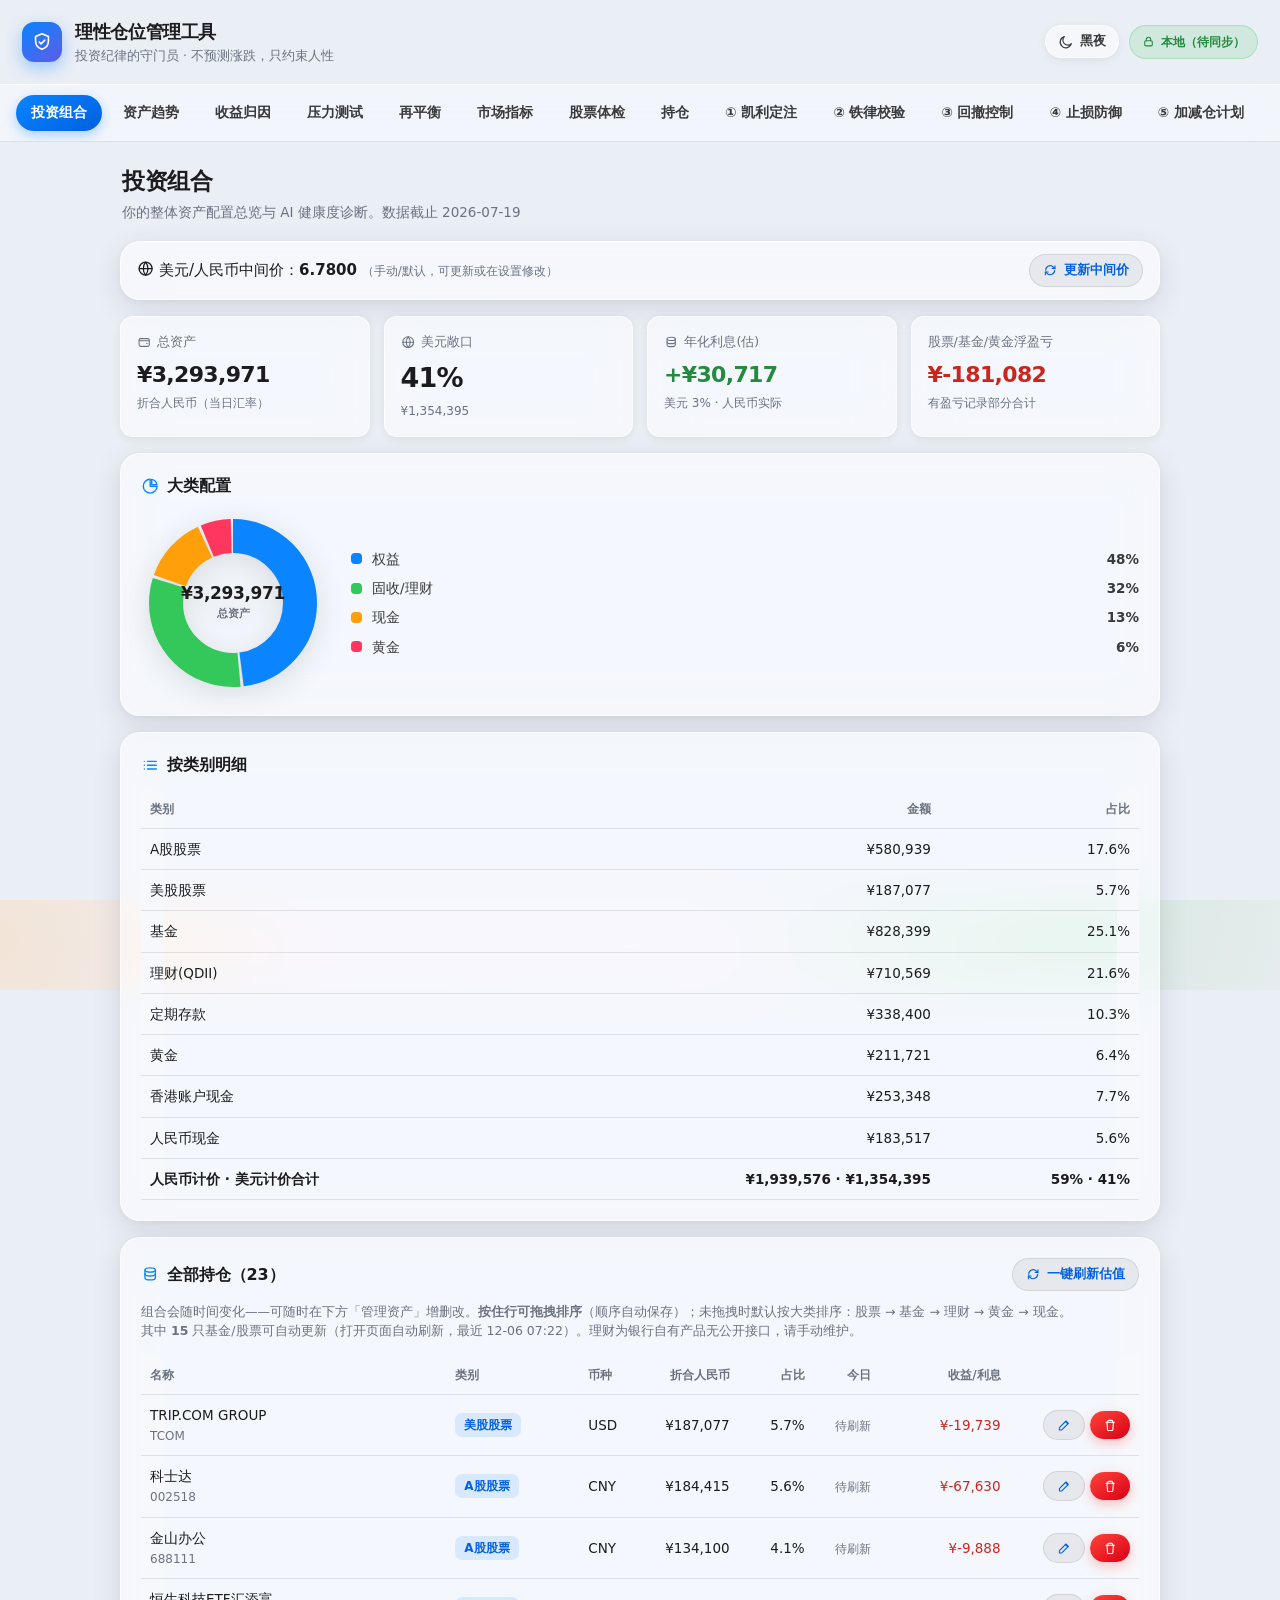
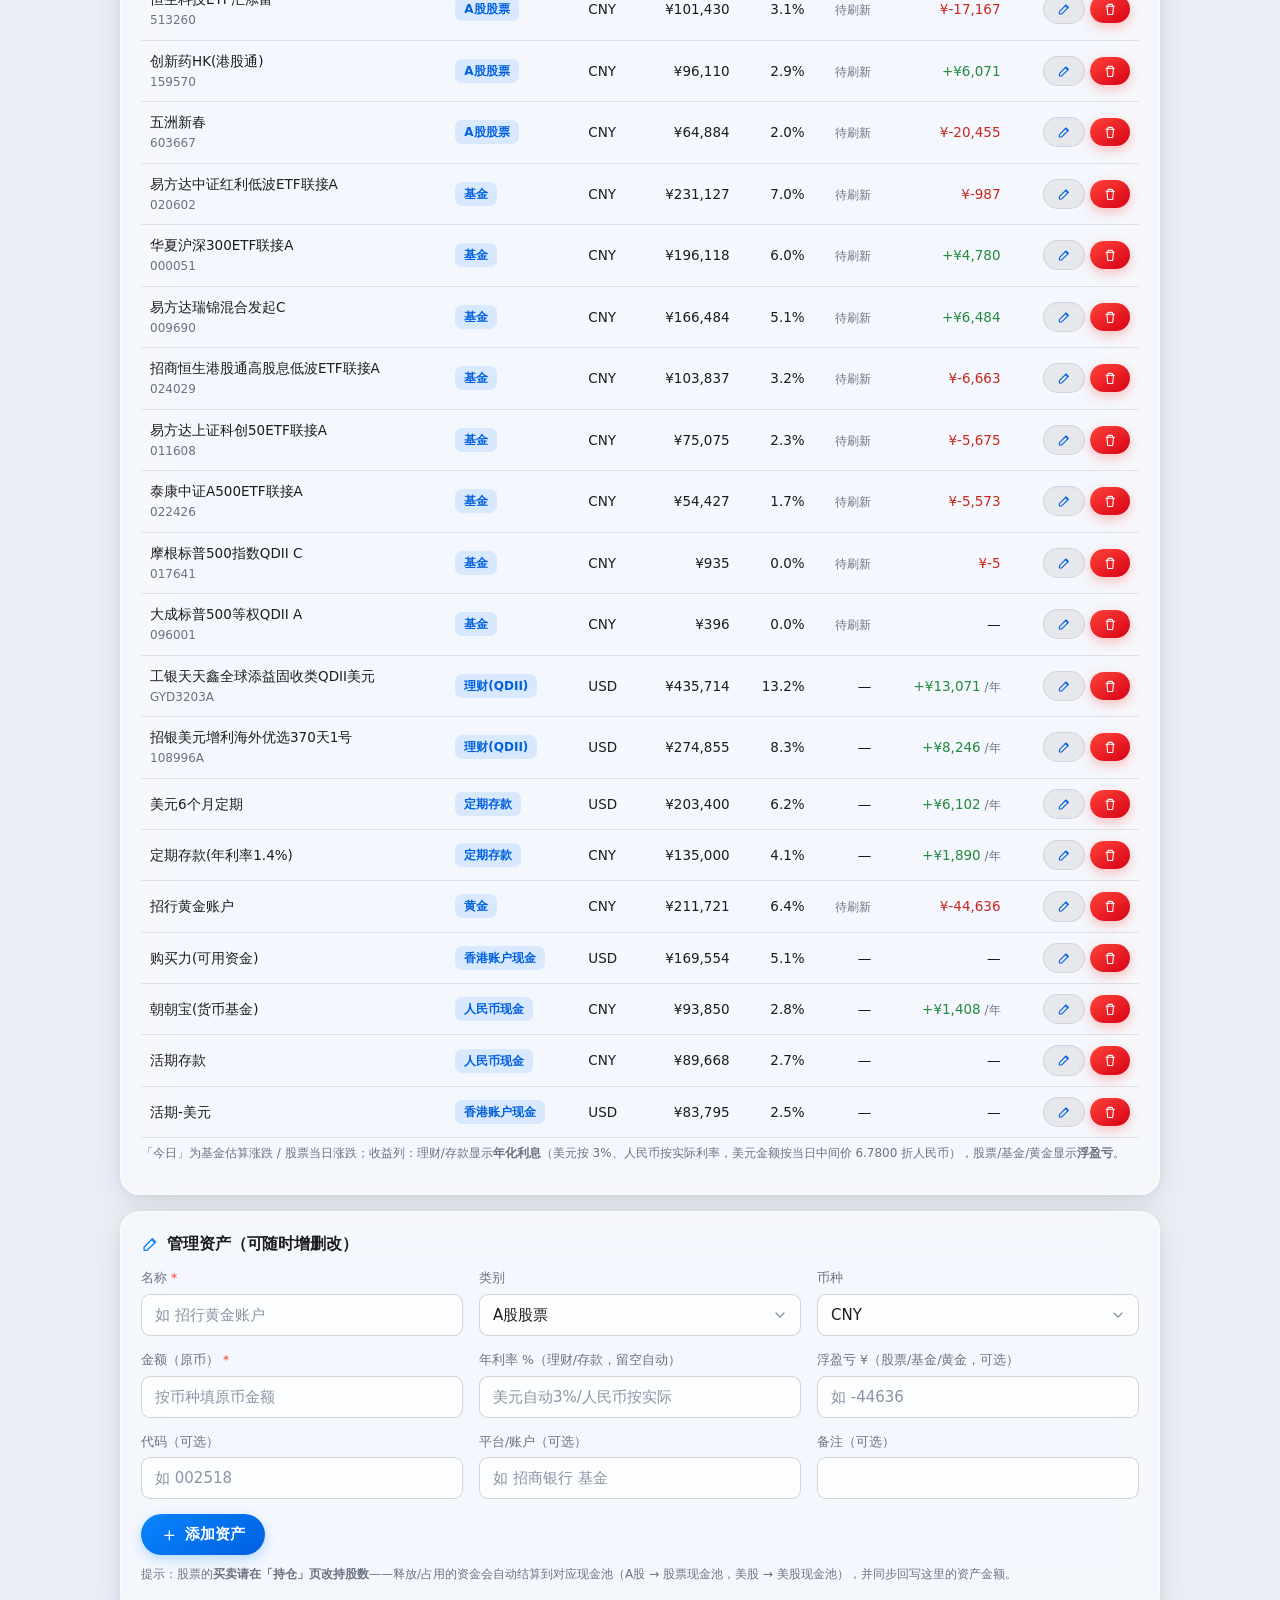
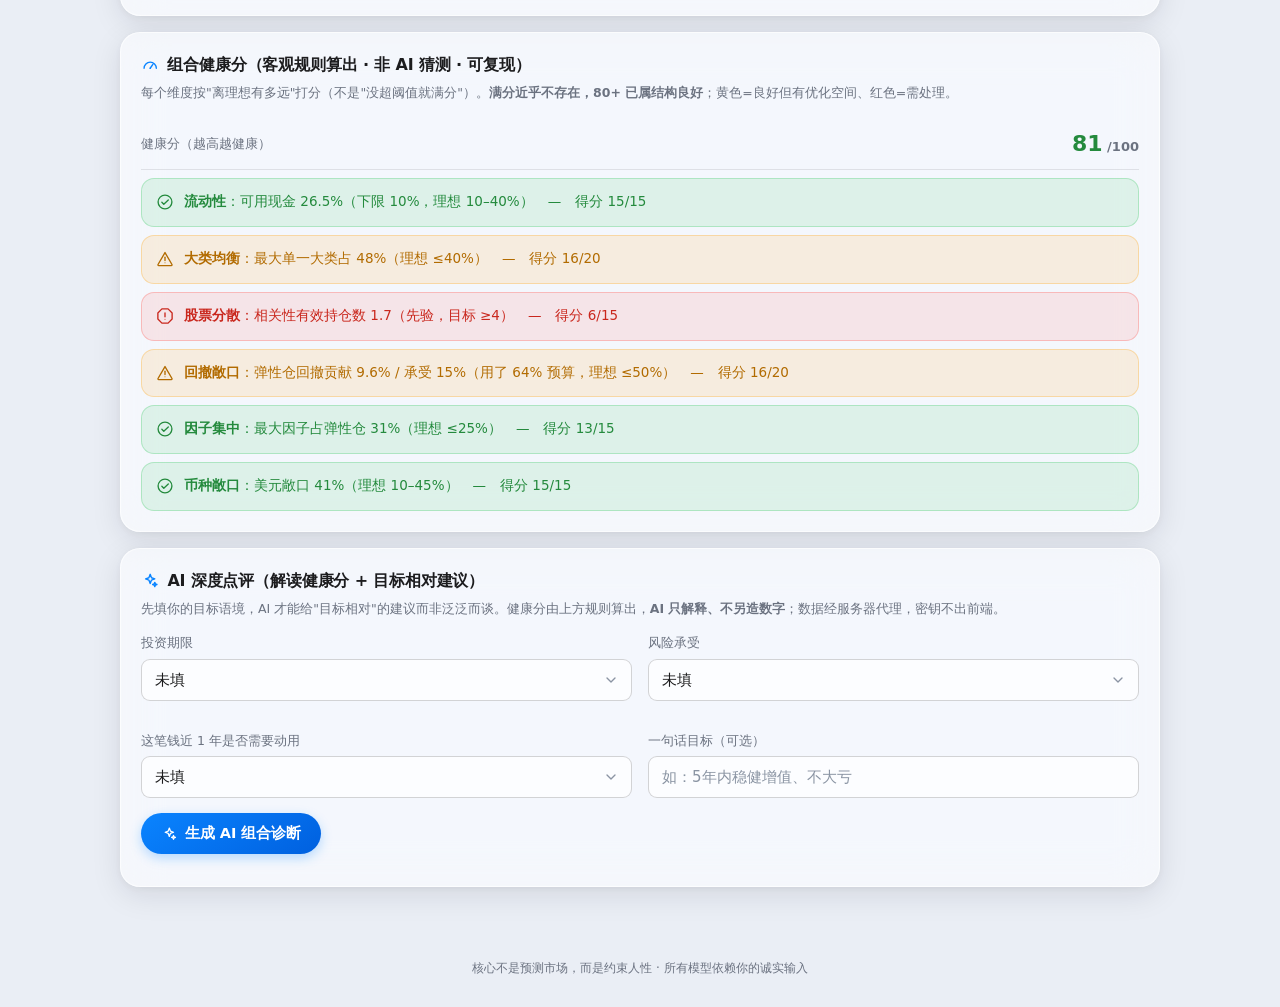
==== commit b82157f0: "feat: 五大分析模块 + 使用说明重写 - 出入金登记 + TWR 时间加权收益率：剔除转入转出，净值变化≠收益率的硬伤修复 - 收益归因：区间收益按大类→因子→标的分解，基于快照明细逐日价格变动" ====
--- a/index.html
+++ b/index.html
@@ -47,6 +47,9 @@
   <nav class="tabs" id="tabs">
     <button class="tab active" data-view="portfolio">投资组合</button>
     <button class="tab" data-view="trends">资产趋势</button>
+    <button class="tab" data-view="attribution">收益归因</button>
+    <button class="tab" data-view="stress">压力测试</button>
+    <button class="tab" data-view="rebalance">再平衡</button>
     <button class="tab" data-view="macro">市场指标</button>
     <button class="tab" data-view="dashboard">股票体检</button>
     <button class="tab" data-view="positions">持仓</button>
--- a/styles.css
+++ b/styles.css
@@ -413,6 +413,14 @@
 .linechart .chart-grid { stroke: var(--chart-grid); stroke-width: 1; }
 .linechart .chart-dot { fill: var(--accent); stroke: var(--pie-hole); stroke-width: 1.5; }
 .linechart .chart-xlab { fill: var(--muted); font-size: 11px; }
+.linechart .chart-guide { stroke: var(--accent); stroke-width: 1; stroke-dasharray: 3 3; opacity: 0.55; }
+.linechart .chart-dot-hover { fill: var(--accent); stroke: var(--pie-hole); stroke-width: 2; }
+.chart-tip { position: absolute; display: none; pointer-events: none; background: var(--bg); border: 1px solid var(--line); border-radius: 10px; padding: 8px 11px; font-size: 12px; line-height: 1.55; box-shadow: 0 6px 20px rgba(0,0,0,0.14); z-index: 6; white-space: nowrap; }
+
+/* 全部持仓：行拖拽排序 */
+tr.asset-row { cursor: grab; }
+tr.asset-row.dragging { opacity: 0.35; cursor: grabbing; }
+tr.asset-row.drag-over td { border-top: 2px solid var(--accent); }
 
 .progress { height: 12px; background: rgba(120,120,128,0.16); border-radius: 999px; overflow: hidden; }
 .progress .fill { height: 100%; border-radius: 999px; transition: width 0.4s ease; }
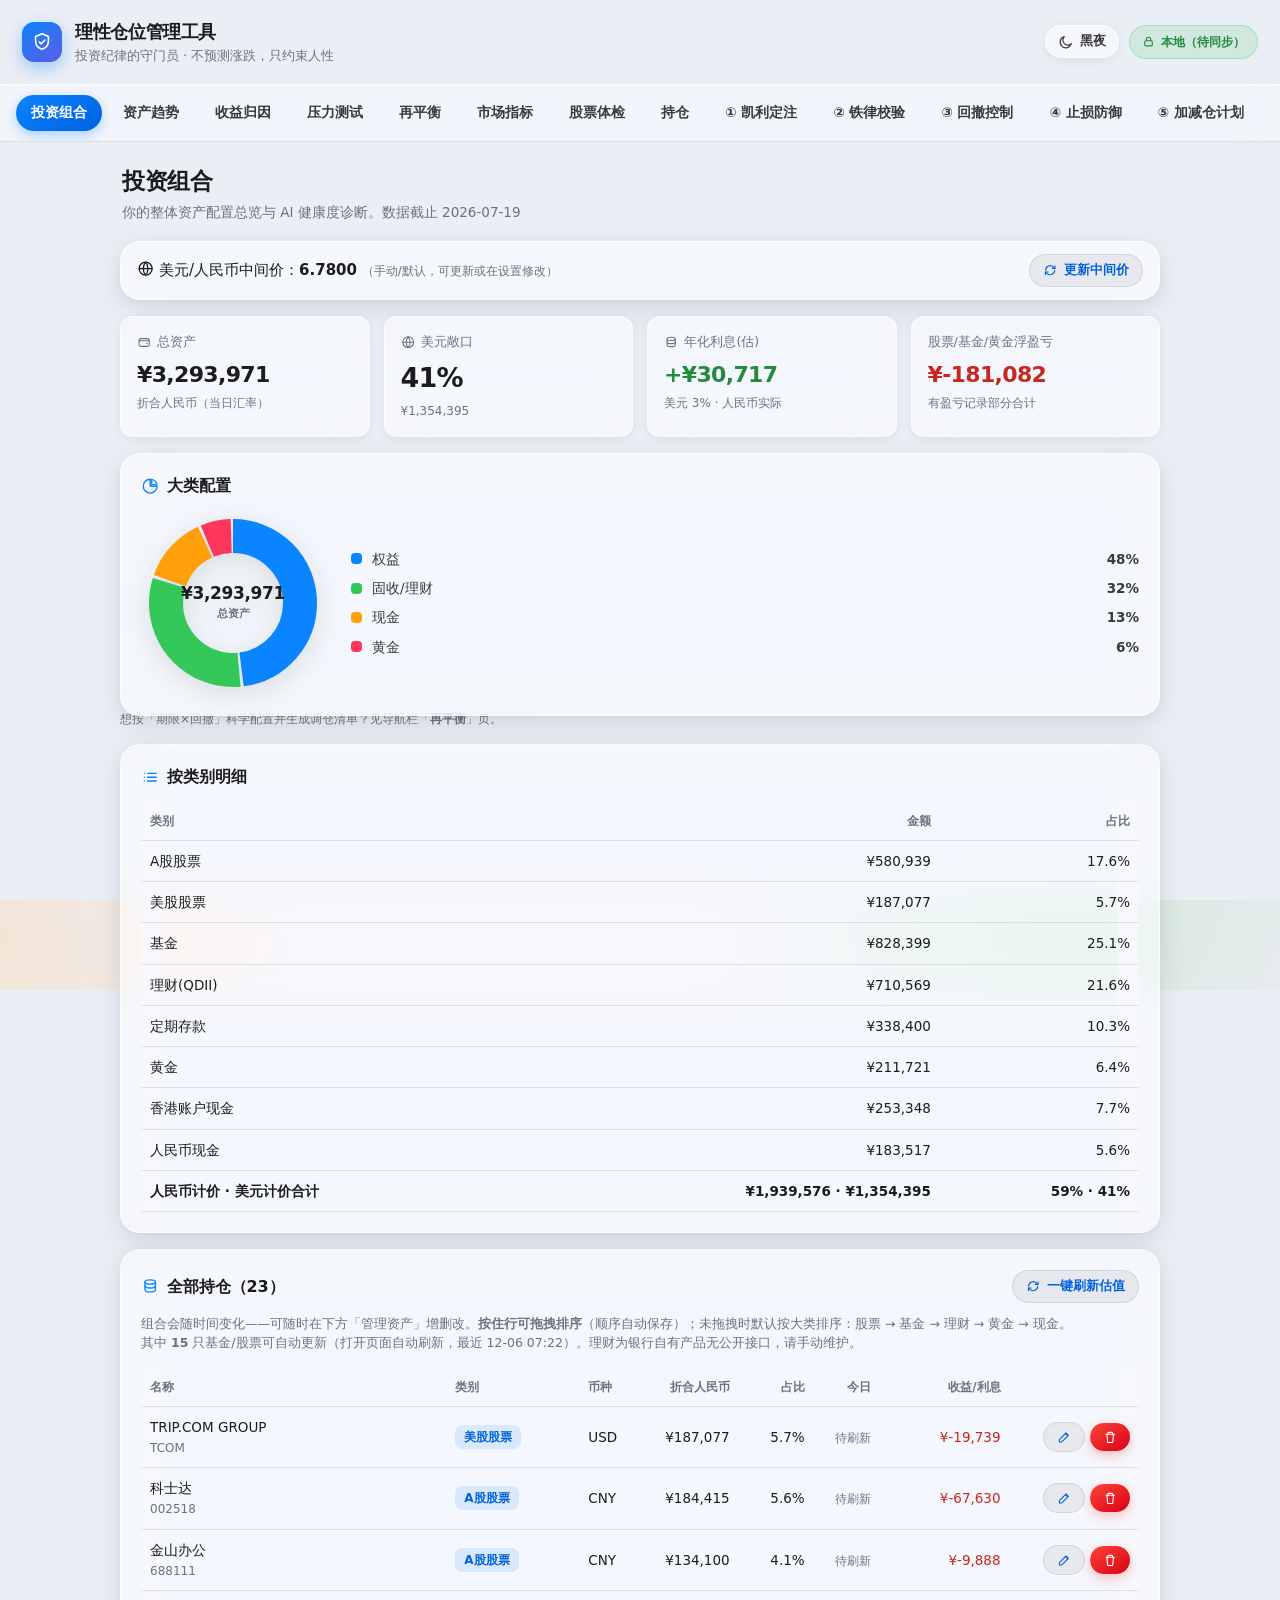
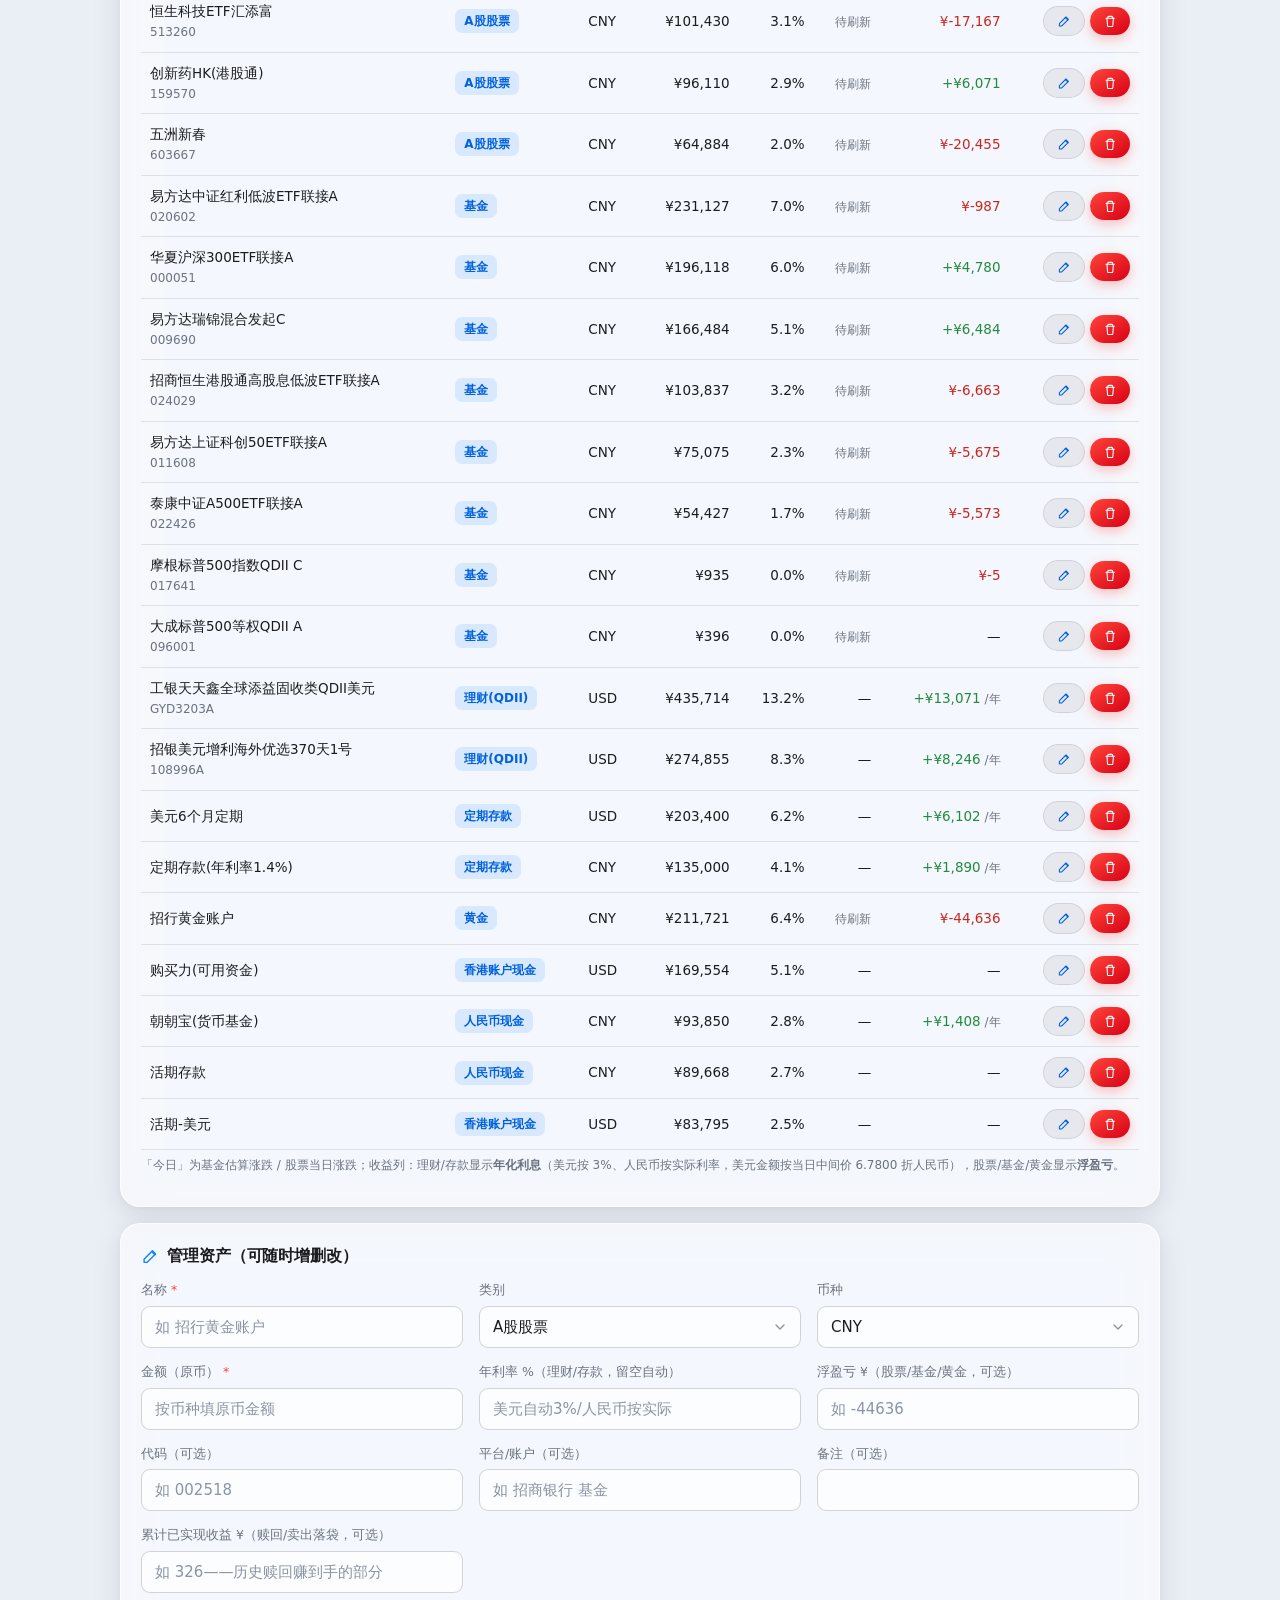
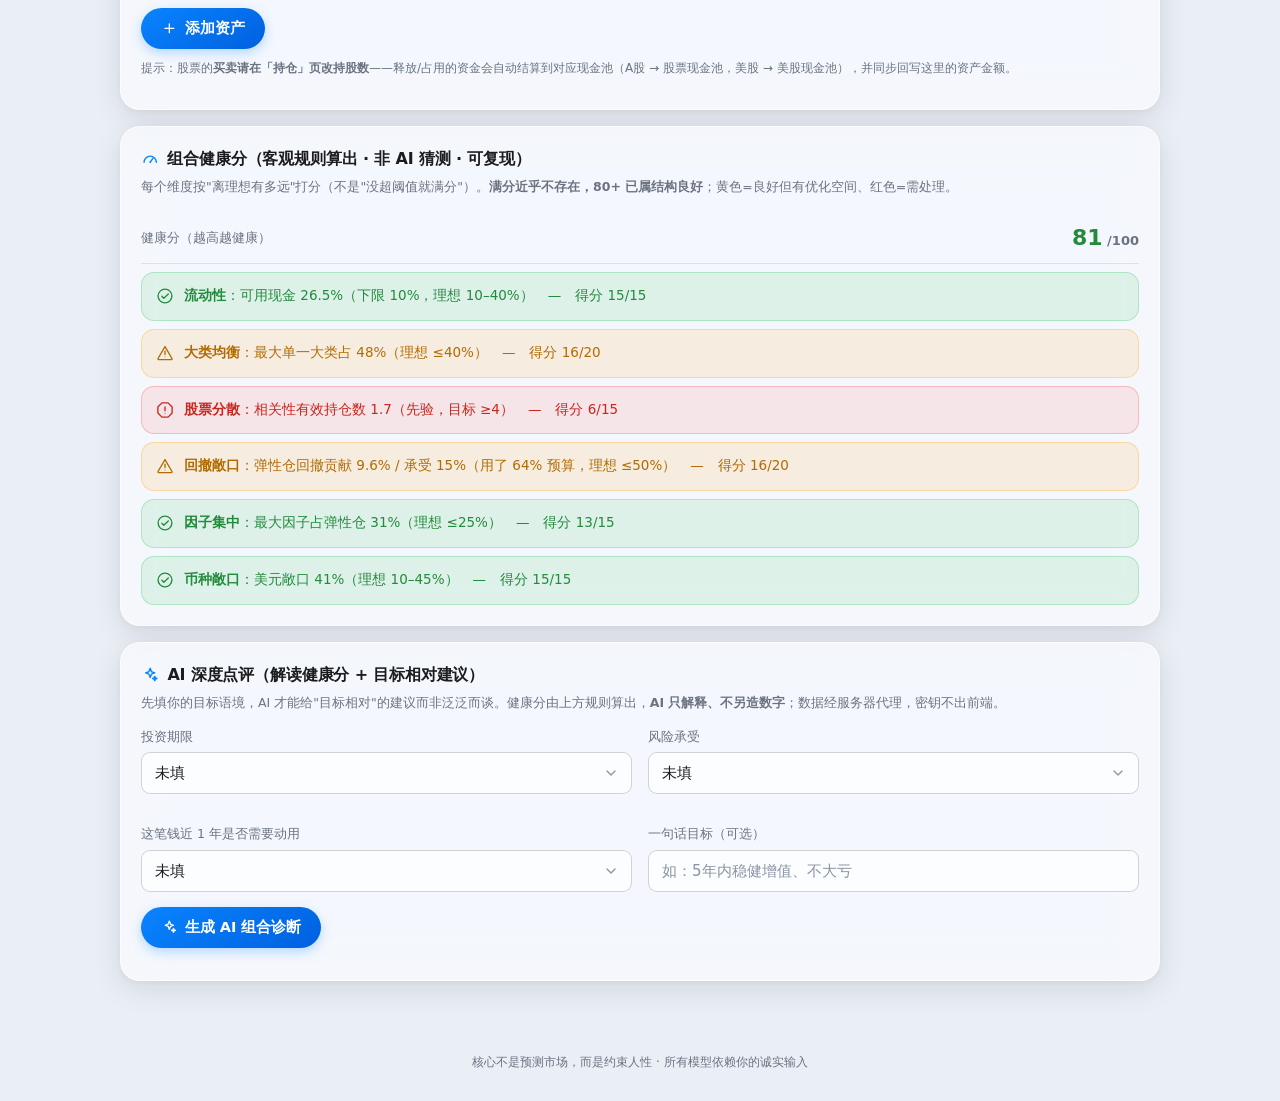
==== commit 2abcaf06: "新增「决策卡」:为什么买/何时认错,接线再平衡+时间止损+复盘校准 取自交易分析方法论中真正稀缺的部分,不引入其多智能体加权裁决(假精确、不稳定)。  决策卡(新视图 thesis): - 强制字段:" ====
--- a/index.html
+++ b/index.html
@@ -58,6 +58,7 @@
     <button class="tab" data-view="drawdown">③ 回撤控制</button>
     <button class="tab" data-view="stoploss">④ 止损防御</button>
     <button class="tab" data-view="planner">⑤ 加减仓计划</button>
+    <button class="tab" data-view="thesis">决策卡</button>
     <button class="tab" data-view="calibration">复盘校准</button>
     <button class="tab" data-view="help">使用说明</button>
     <button class="tab" data-view="settings">设置</button>
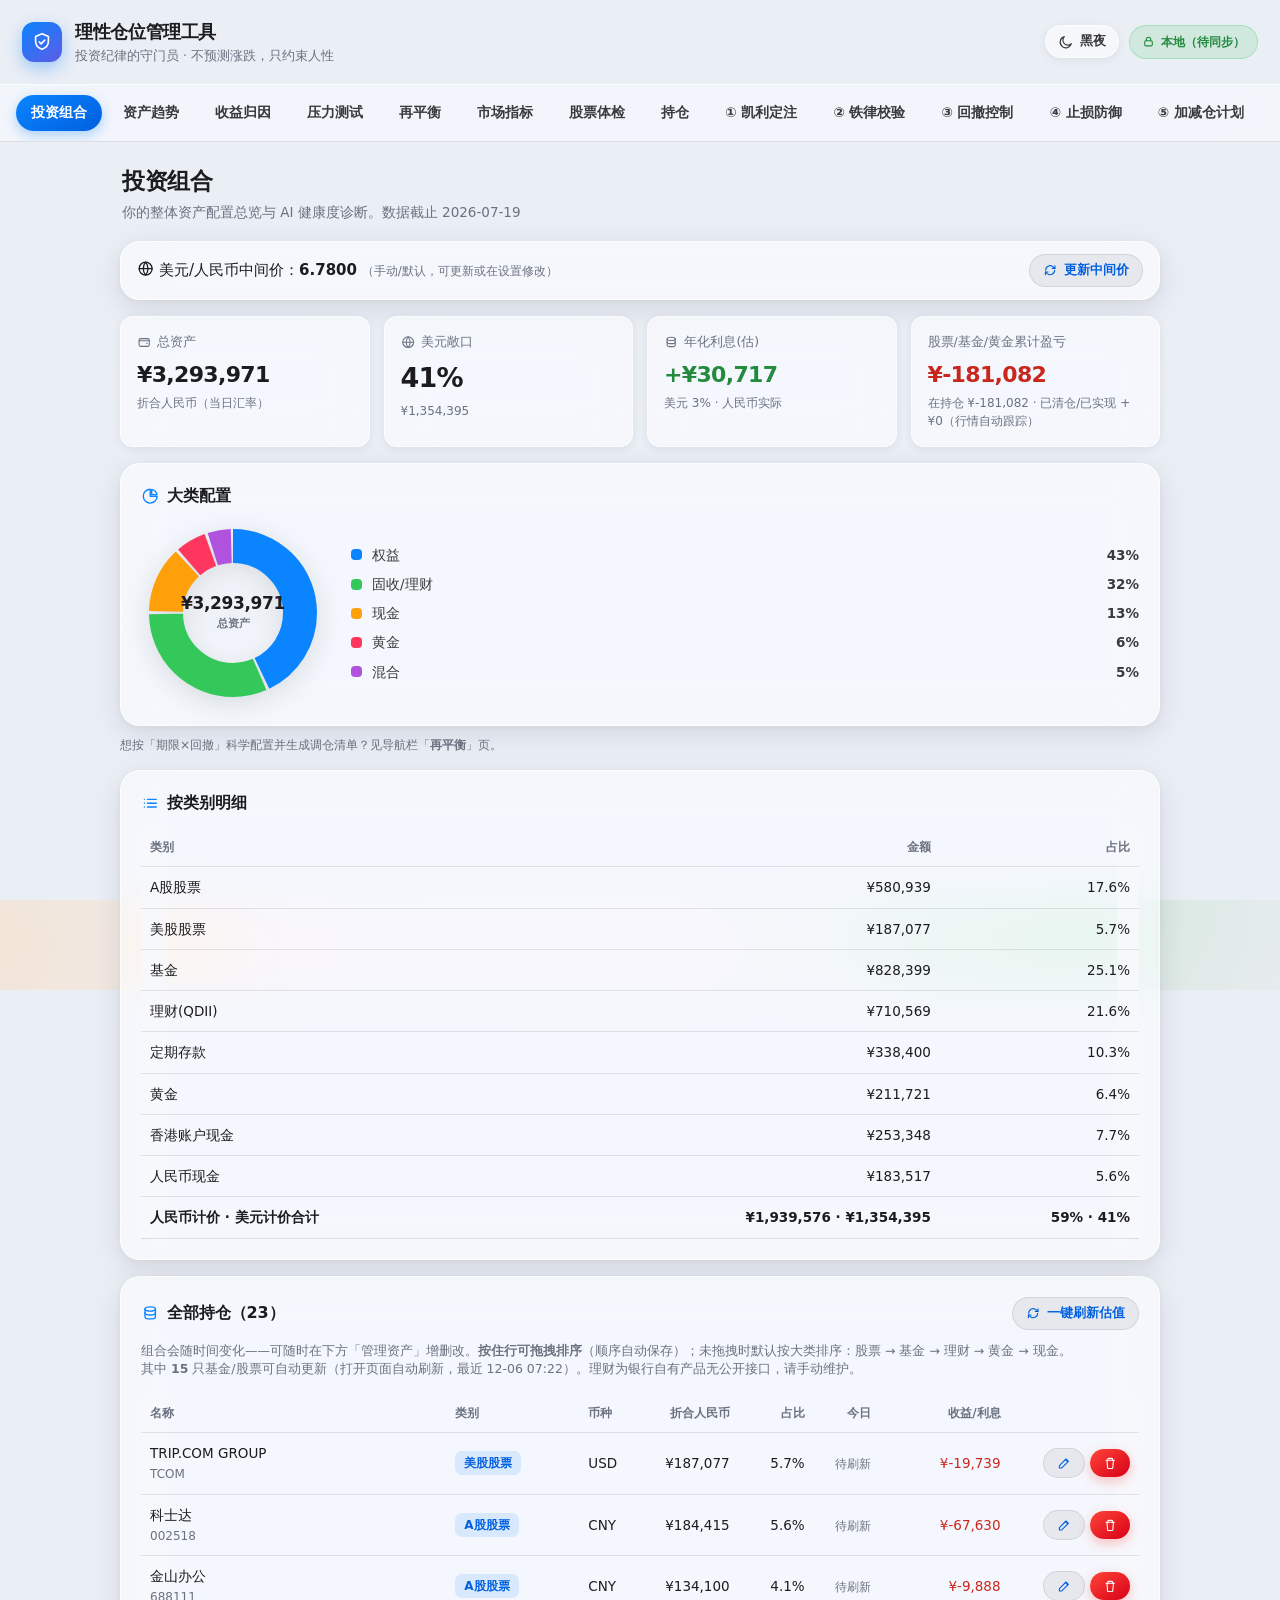
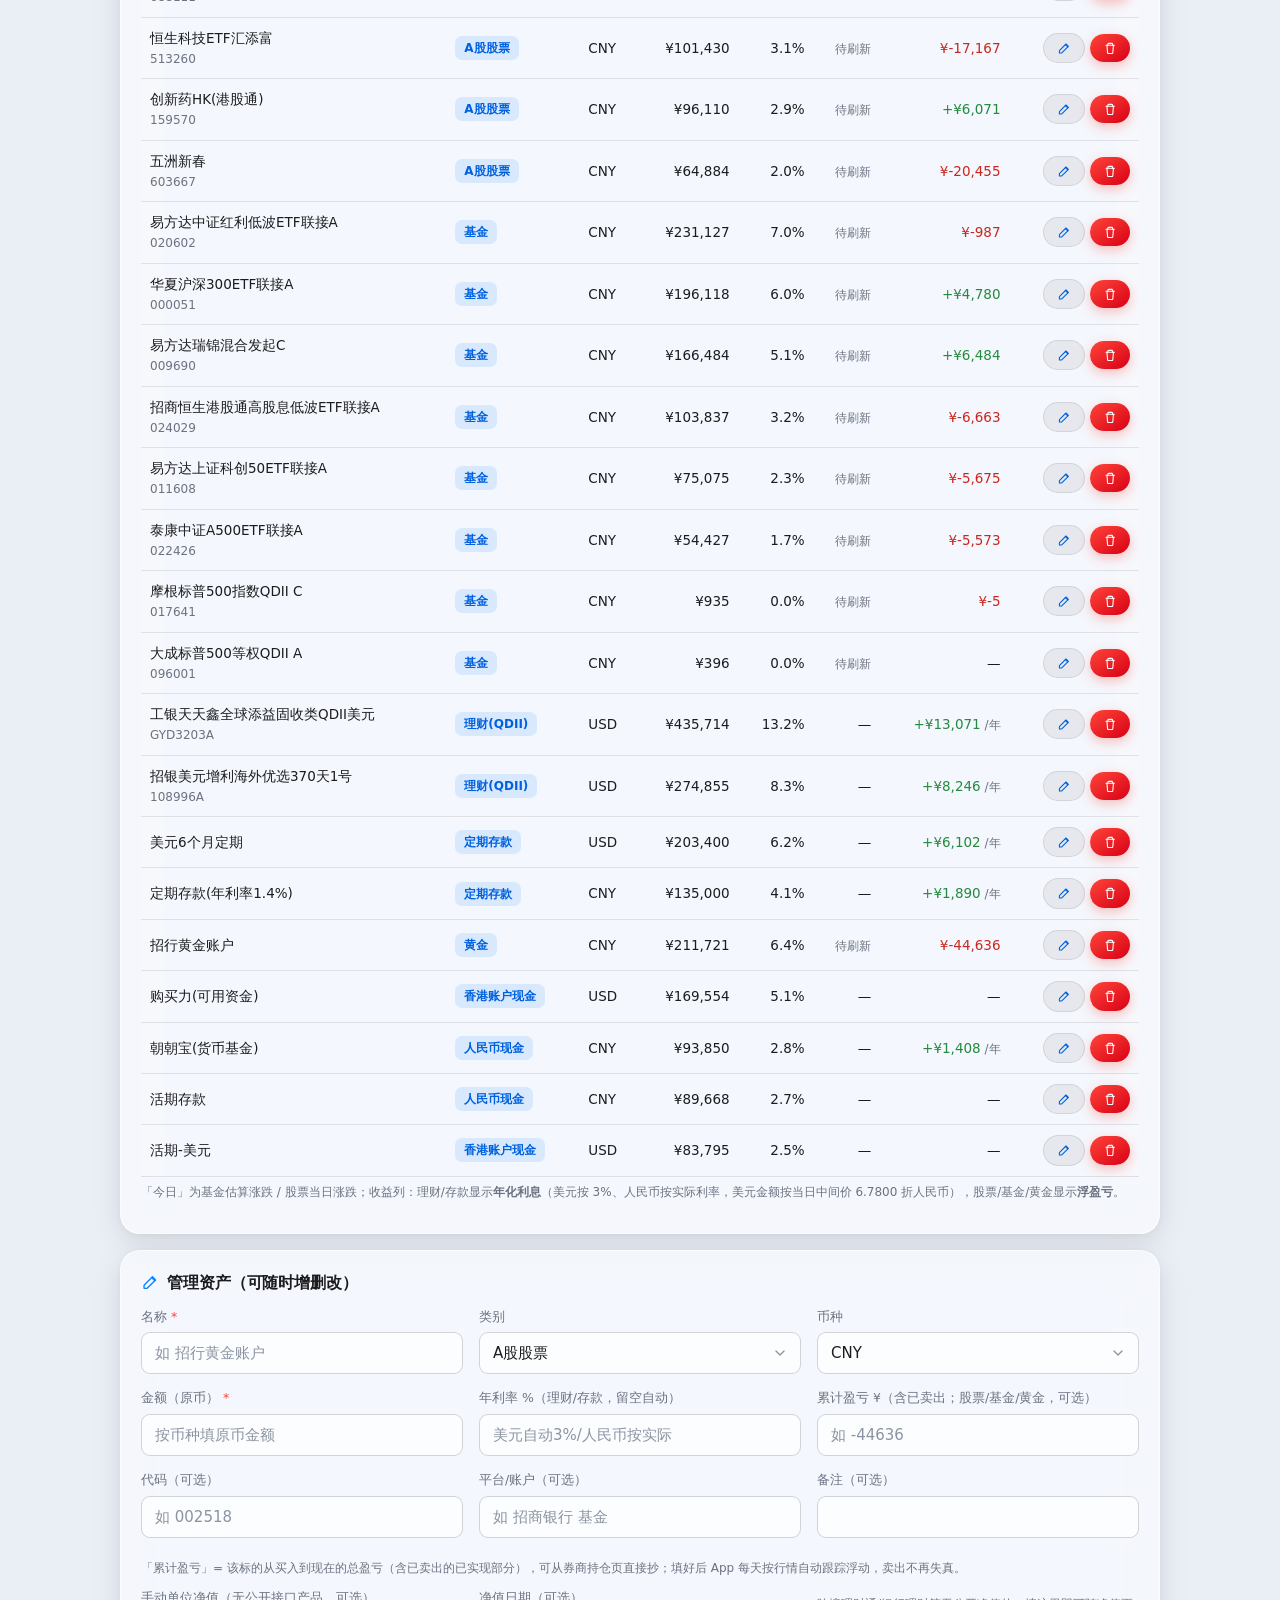
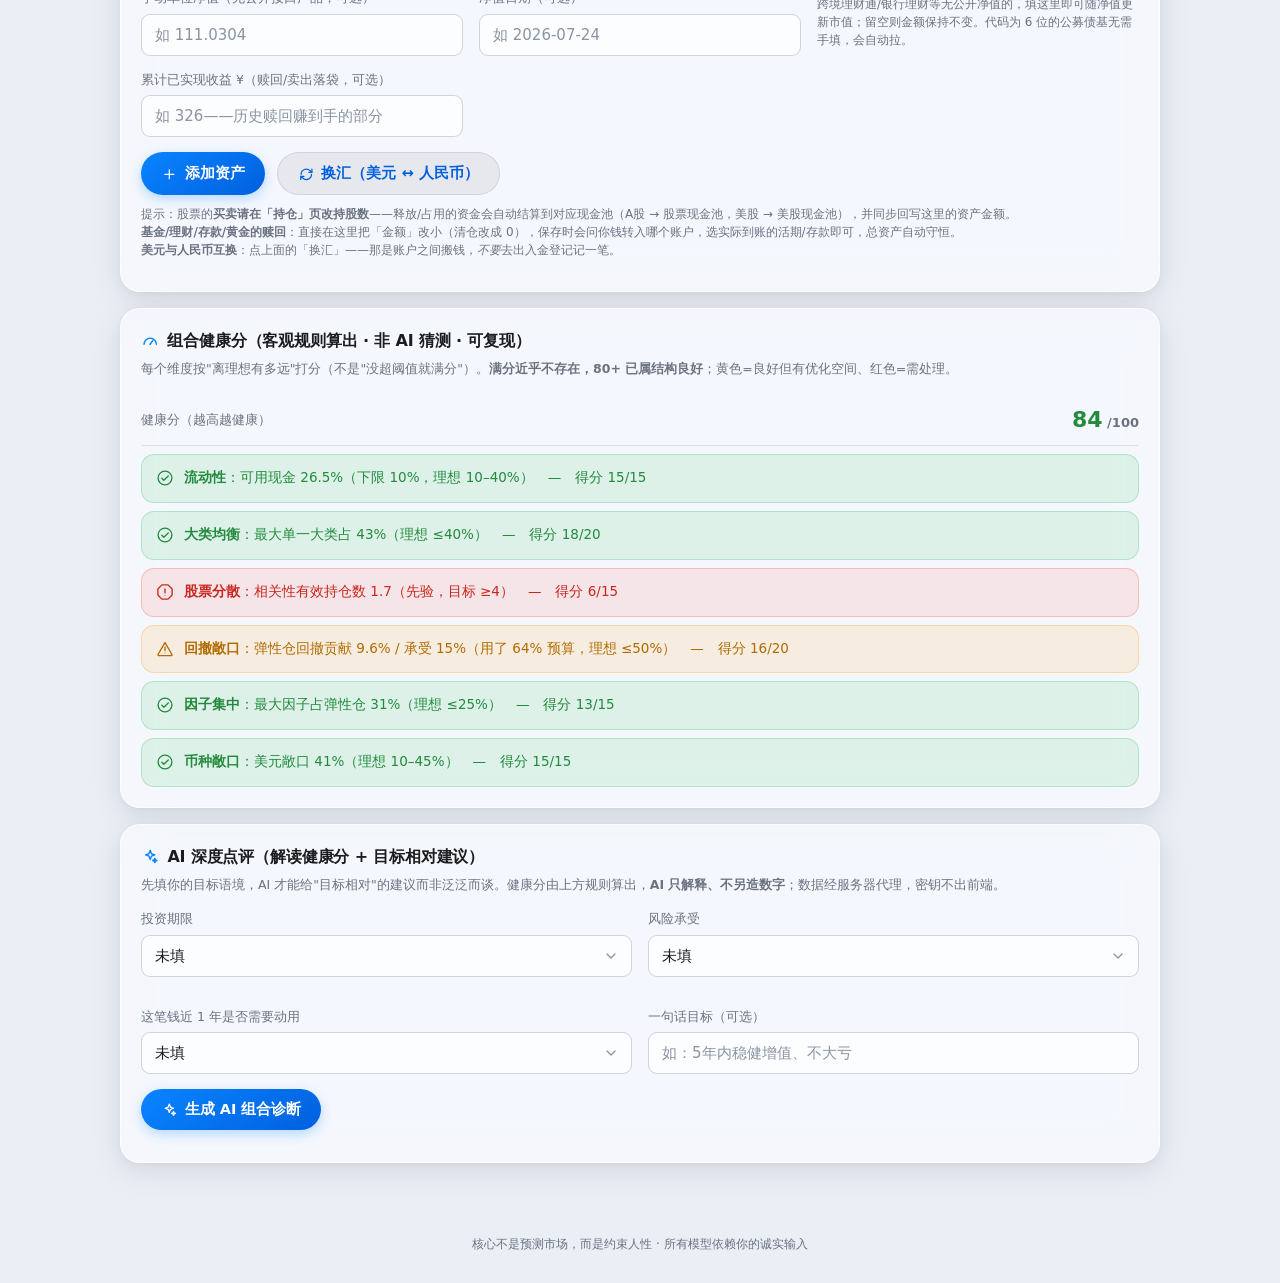
==== commit 943b43fa: "新增「红利网格」模块:股息率+波动率驱动的分批买卖框架,附策略证伪 起因是一份"进攻型红利策略"(跌 5/7.5/10% 各加 1/4,涨 3/4/5% 抛 25/50/90%,自称风险极低收益极高)" ====
--- a/index.html
+++ b/index.html
@@ -59,6 +59,7 @@
     <button class="tab" data-view="stoploss">④ 止损防御</button>
     <button class="tab" data-view="planner">⑤ 加减仓计划</button>
     <button class="tab" data-view="thesis">决策卡</button>
+    <button class="tab" data-view="dividend">红利网格</button>
     <button class="tab" data-view="calibration">复盘校准</button>
     <button class="tab" data-view="help">使用说明</button>
     <button class="tab" data-view="settings">设置</button>
--- a/styles.css
+++ b/styles.css
@@ -234,6 +234,14 @@
   background-repeat: no-repeat; background-position: right 12px center; padding-right: 36px;
 }
 textarea { resize: vertical; min-height: 62px; }
+/* iOS Safari 的原生 date 控件有很大的固有宽度，而 grid/flex 子项默认 min-width:auto
+   不会收缩到内容宽度以下 —— 于是日期框会撑破栅格、超出卡片右边缘。
+   关掉原生外观 + 允许收缩即可对齐其它输入框。 */
+input[type="date"], input[type="month"], input[type="time"] {
+  -webkit-appearance: none; appearance: none;
+  min-width: 0; max-width: 100%; text-align: left;
+}
+.grid > *, .row > * { min-width: 0; }
 .row { display: flex; gap: 12px; }
 .row > * { flex: 1; }
 .suffix-input { position: relative; }
@@ -256,6 +264,15 @@
 }
 button.btn.danger { background: linear-gradient(145deg, #ff453a, #d70015); box-shadow: 0 4px 12px rgba(255, 59, 48, 0.3); }
 button.btn.small { padding: 7px 13px; font-size: 12.5px; }
+/* 情景按钮：允许文字换行，防止长名称溢出重叠 */
+#preset-row button.btn {
+  white-space: normal; line-height: 1.35; text-align: left;
+  max-width: 100%; word-break: break-word;
+}
+@media (max-width: 600px) {
+  #preset-row { gap: 6px; }
+  #preset-row button.btn { font-size: 11.5px; padding: 6px 10px; }
+}
 button.btn:disabled { opacity: 0.5; cursor: not-allowed; }
 button.btn .spin { animation: spin 0.9s linear infinite; }
 @keyframes spin { to { transform: rotate(360deg); } }
@@ -321,6 +338,21 @@
   background-size: 22px 100%, 22px 100%, 11px 100%, 11px 100%;
   background-attachment: local, local, scroll, scroll;
 }
+/* 滚动阴影的遮罩用的是卡片底色，嵌在带色底的 alert / details 里会露成两条白边。
+   这些位置的表格都不宽、不需要横滑提示，直接关掉装饰。 */
+.alert .table-scroll, details .table-scroll { background-image: none; }
+
+/* ---------- 决策卡（列表项做成可点的卡片，多张一眼分得清） ---------- */
+.thesis-card {
+  border: 1px solid var(--line); border-left-width: 3px; border-radius: 12px;
+  padding: 12px 14px; margin-top: 10px; cursor: pointer; background: var(--card-solid);
+  transition: border-color .15s, box-shadow .15s, transform .12s;
+}
+.thesis-card:hover { border-color: var(--accent); box-shadow: 0 3px 12px rgba(60,60,90,.10); transform: translateY(-1px); }
+.thesis-card.broken { border-left-color: var(--red); }
+.thesis-card.warn { border-left-color: var(--amber); }
+/* 列表里的多空各占一行，长文截断；详情弹窗里看全文 */
+.clamp1 { display: -webkit-box; -webkit-line-clamp: 1; -webkit-box-orient: vertical; overflow: hidden; }
 
 /* 窄屏把信息密集的长文本表格转成逐行卡片（市场指标的手动指标表/自动拉取诊断表）：
    否则说明列被挤成一两个字一行，行高爆炸、没法读 */
